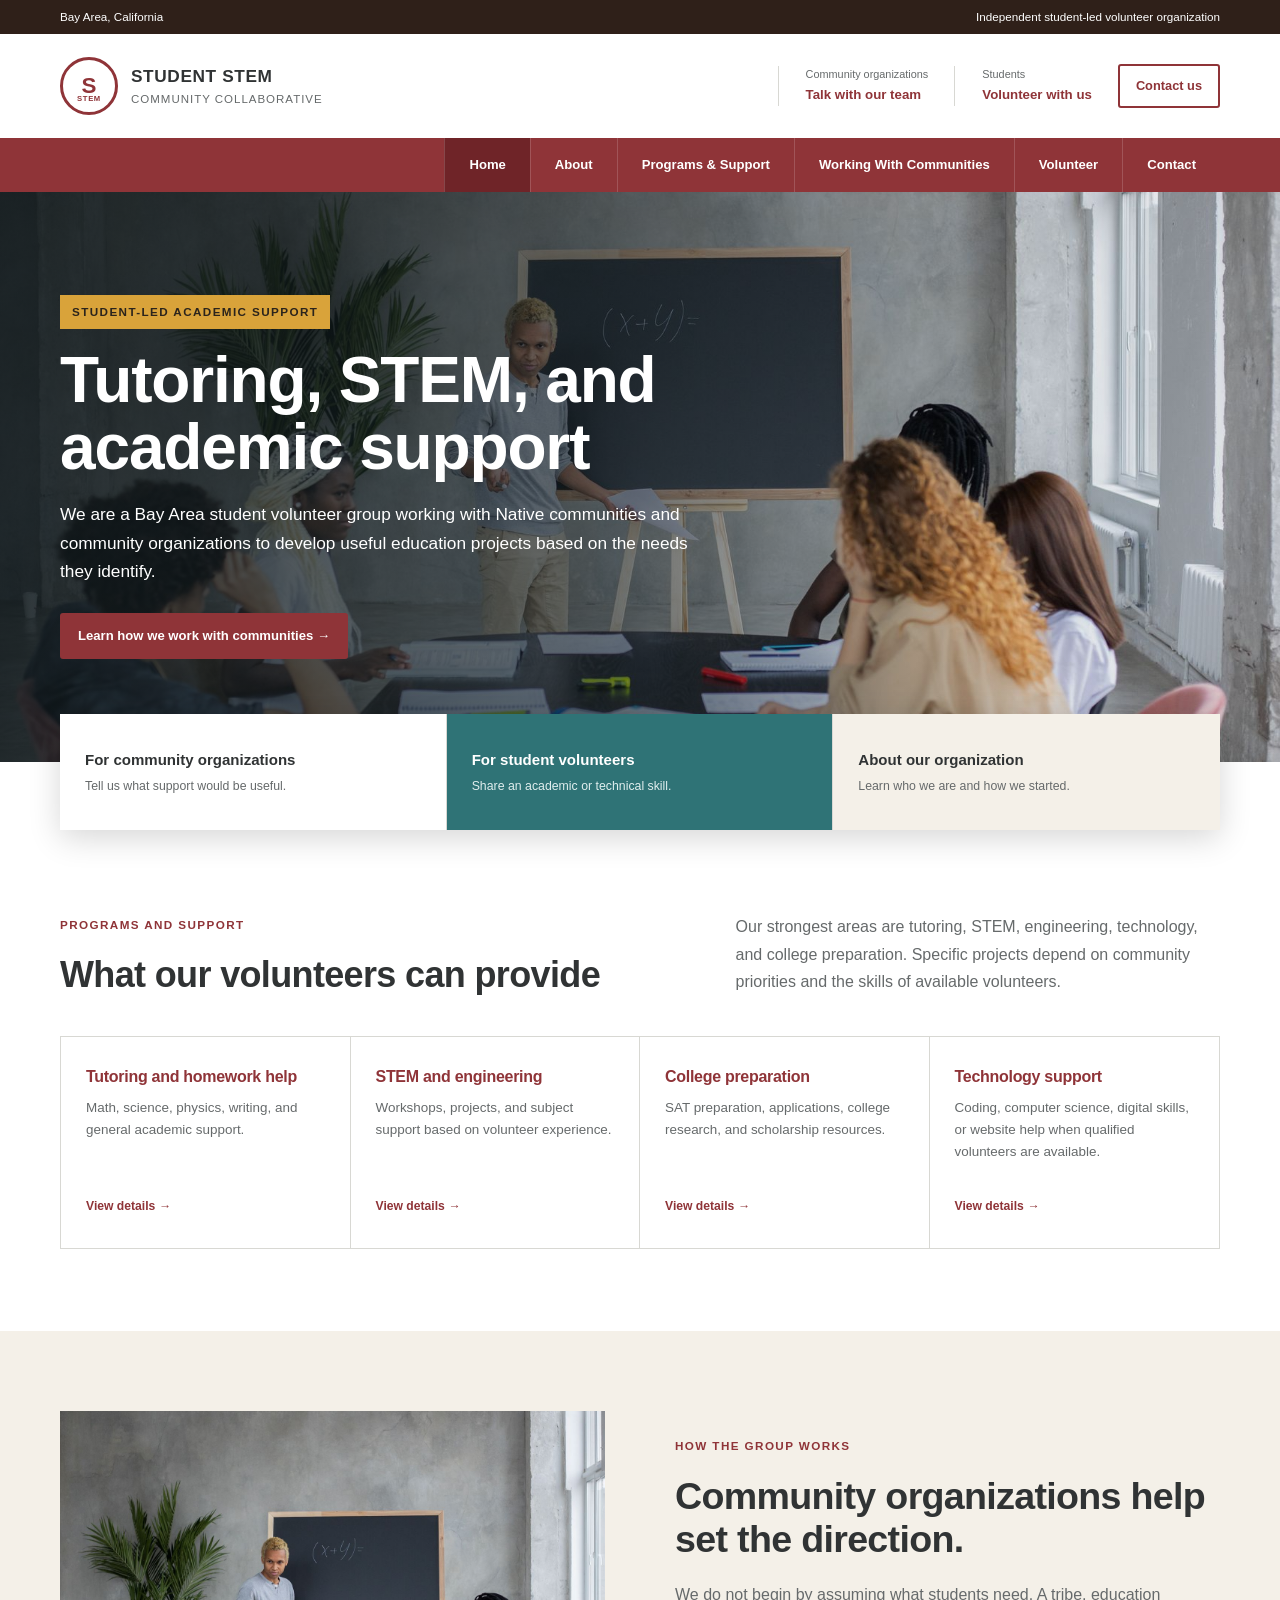
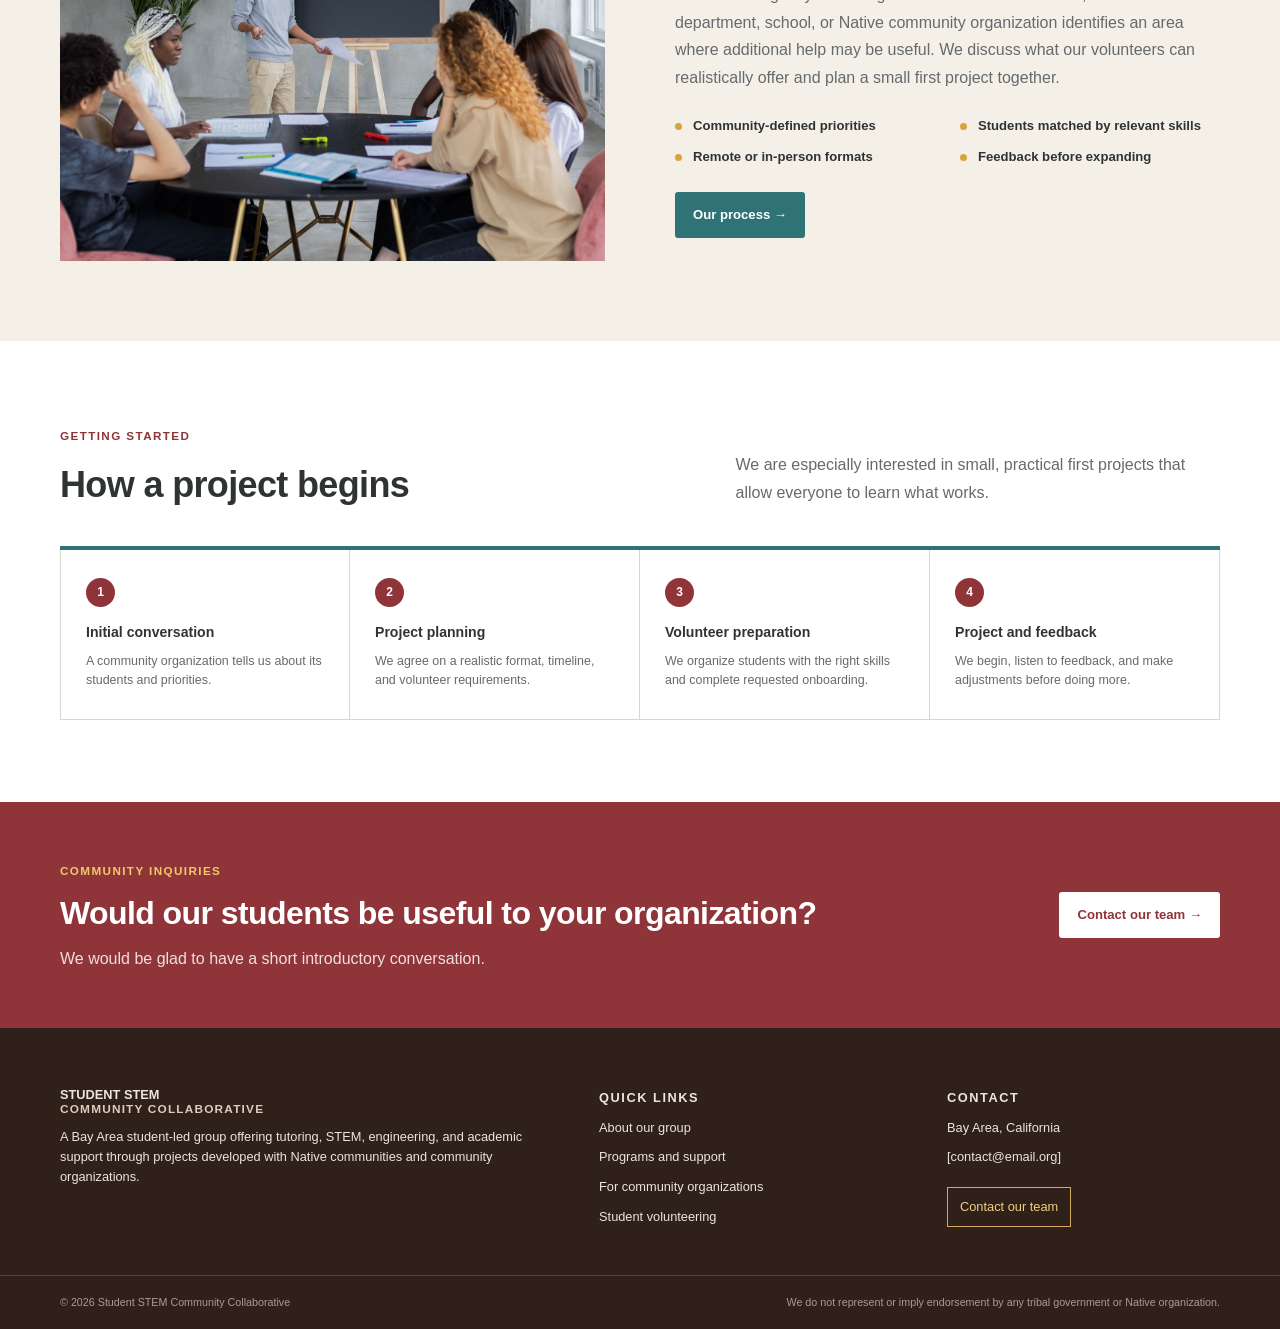
==== index.html @ 98d1d3a5 "Add files via upload" ====
<!doctype html>
<html lang="en">
<head>
  <meta charset="utf-8">
  <meta name="viewport" content="width=device-width, initial-scale=1">
  <title>Student STEM Community Collaborative</title>
  <meta name="description" content="A Bay Area student-led group offering tutoring, STEM, engineering, and academic support through projects developed with Native communities and community organizations.">
  <meta property="og:title" content="Student STEM Community Collaborative">
  <meta property="og:description" content="Tutoring, STEM, and academic support.">
  <meta property="og:image" content="assets/og.png">
  <link rel="icon" href="assets/favicon.svg">
  <link rel="stylesheet" href="styles.css">
  <script src="script.js" defer></script>
</head>
<body>
  <div id="site-header"></div>
  <main>
    <section class="home-hero">
      <div class="container home-hero-copy">
        <p class="hero-kicker">Student-led academic support</p>
        <h1>Tutoring, STEM, and academic support</h1>
        <p>We are a Bay Area student volunteer group working with Native communities and community organizations to develop useful education projects based on the needs they identify.</p>
        <a class="primary-button" href="communities.html">Learn how we work with communities →</a>
      </div>
    </section>

    <section class="action-strip">
      <div class="container action-grid">
        <a class="action-card" href="communities.html"><strong>For community organizations</strong><span>Tell us what support would be useful.</span></a>
        <a class="action-card" href="volunteer.html"><strong>For student volunteers</strong><span>Share an academic or technical skill.</span></a>
        <a class="action-card" href="about.html"><strong>About our organization</strong><span>Learn who we are and how we started.</span></a>
      </div>
    </section>

    <section class="standard-section">
      <div class="container">
        <div class="plain-heading"><div><p class="section-label">Programs and support</p><h2>What our volunteers can provide</h2></div><p>Our strongest areas are tutoring, STEM, engineering, technology, and college preparation. Specific projects depend on community priorities and the skills of available volunteers.</p></div>
        <div class="service-grid">
          <article class="service-card"><h3>Tutoring and homework help</h3><p>Math, science, physics, writing, and general academic support.</p><a href="programs.html">View details →</a></article>
          <article class="service-card"><h3>STEM and engineering</h3><p>Workshops, projects, and subject support based on volunteer experience.</p><a href="programs.html">View details →</a></article>
          <article class="service-card"><h3>College preparation</h3><p>SAT preparation, applications, college research, and scholarship resources.</p><a href="programs.html">View details →</a></article>
          <article class="service-card"><h3>Technology support</h3><p>Coding, computer science, digital skills, or website help when qualified volunteers are available.</p><a href="programs.html">View details →</a></article>
        </div>
      </div>
    </section>

    <section class="about-band">
      <div class="container about-band-grid">
        <img class="about-photo" src="assets/tutoring-group.jpg" alt="Students working together during a study session">
        <div><p class="section-label">How the group works</p><h2>Community organizations help set the direction.</h2><p>We do not begin by assuming what students need. A tribe, education department, school, or Native community organization identifies an area where additional help may be useful. We discuss what our volunteers can realistically offer and plan a small first project together.</p><ul class="check-list"><li>Community-defined priorities</li><li>Students matched by relevant skills</li><li>Remote or in-person formats</li><li>Feedback before expanding</li></ul><a class="secondary-button" href="communities.html">Our process →</a></div>
      </div>
    </section>

    <section class="standard-section">
      <div class="container">
        <div class="plain-heading"><div><p class="section-label">Getting started</p><h2>How a project begins</h2></div><p>We are especially interested in small, practical first projects that allow everyone to learn what works.</p></div>
        <ol class="simple-steps">
          <li><span>1</span><strong>Initial conversation</strong><p>A community organization tells us about its students and priorities.</p></li>
          <li><span>2</span><strong>Project planning</strong><p>We agree on a realistic format, timeline, and volunteer requirements.</p></li>
          <li><span>3</span><strong>Volunteer preparation</strong><p>We organize students with the right skills and complete requested onboarding.</p></li>
          <li><span>4</span><strong>Project and feedback</strong><p>We begin, listen to feedback, and make adjustments before doing more.</p></li>
        </ol>
      </div>
    </section>

    <section class="contact-band"><div class="container contact-band-inner"><div><p class="section-label light">Community inquiries</p><h2>Would our students be useful to your organization?</h2><p>We would be glad to have a short introductory conversation.</p></div><a class="light-button" href="contact.html">Contact our team →</a></div></section>
  </main>
  <div id="site-footer"></div>
</body>
</html>
---- styles.css ----
:root {
  --burgundy: #8f3438;
  --burgundy-dark: #6f2428;
  --teal: #2f7376;
  --teal-dark: #225a5d;
  --gold: #d9a33a;
  --cream: #f4f0e8;
  --ink: #303334;
  --muted: #666a6b;
  --line: #d8d8d3;
  --brown: #2f2019;
}

* { box-sizing: border-box; }
html { scroll-behavior: smooth; }
body {
  margin: 0;
  color: var(--ink);
  background: #fff;
  font-family: Arial, "Helvetica Neue", sans-serif;
  line-height: 1.55;
}
a { color: inherit; text-decoration: none; }
img { display: block; max-width: 100%; }
h1, h2, h3, p { margin-top: 0; }
h1, h2, h3 { letter-spacing: -0.018em; }
.container { width: min(1160px, calc(100% - 48px)); margin: 0 auto; }

.utility-bar { background: var(--brown); color: #fff; font-size: .73rem; }
.utility-inner { height: 34px; display: flex; align-items: center; justify-content: space-between; }
.main-header { background: #fff; }
.header-inner { min-height: 104px; display: flex; align-items: center; justify-content: space-between; gap: 28px; }
.brand { display: flex; align-items: center; gap: 13px; min-width: 280px; }
.brand-seal {
  width: 58px; height: 58px; border: 3px solid var(--burgundy); border-radius: 50%;
  display: grid; place-items: center; position: relative; color: var(--burgundy);
}
.brand-seal b { font-size: 1.4rem; line-height: 1; }
.brand-seal small { font-size: .48rem; font-weight: 800; letter-spacing: .08em; position: absolute; bottom: 7px; }
.brand-words { display: flex; flex-direction: column; text-transform: uppercase; }
.brand-words strong { font-size: 1.08rem; letter-spacing: .035em; }
.brand-words small { font-size: .72rem; letter-spacing: .085em; color: var(--muted); margin-top: 2px; }
.header-actions { display: flex; align-items: center; gap: 26px; }
.header-actions > a:not(.contact-button) { display: flex; flex-direction: column; padding-left: 27px; border-left: 1px solid var(--line); }
.header-actions small { color: var(--muted); font-size: .68rem; }
.header-actions strong { color: var(--burgundy); font-size: .83rem; margin-top: 2px; }
.contact-button { border: 2px solid var(--burgundy); color: var(--burgundy); padding: 10px 16px; border-radius: 3px; font-size: .8rem; font-weight: 800; }
.contact-button:hover { background: var(--burgundy); color: #fff; }
.nav-bar { background: var(--burgundy); }
.desktop-nav { min-height: 54px; display: flex; align-items: stretch; justify-content: flex-end; }
.desktop-nav a { padding: 0 24px; display: flex; align-items: center; color: #fff; font-size: .82rem; font-weight: 700; border-left: 1px solid rgba(255,255,255,.16); }
.desktop-nav a:hover, .desktop-nav a[aria-current="page"] { background: var(--burgundy-dark); }
.menu-button, .mobile-nav { display: none; }

.home-hero { min-height: 570px; position: relative; display: flex; align-items: center; background: url("assets/tutoring-group.jpg") center 47% / cover no-repeat; color: #fff; }
.home-hero::before { content: ""; position: absolute; inset: 0; background: linear-gradient(90deg, rgba(17,26,29,.84), rgba(17,26,29,.58) 46%, rgba(17,26,29,.08) 80%); }
.home-hero-copy { position: relative; z-index: 1; }
.hero-kicker, .section-label { display: inline-block; font-size: .73rem; text-transform: uppercase; letter-spacing: .12em; font-weight: 800; color: var(--burgundy); }
.hero-kicker { background: var(--gold); color: #2b241c; padding: 8px 12px; margin-bottom: 18px; }
.home-hero h1 { font-size: clamp(2.7rem, 5vw, 4.65rem); line-height: 1.04; max-width: 660px; margin-bottom: 20px; }
.home-hero-copy > p:not(.hero-kicker) { font-size: 1.08rem; line-height: 1.65; max-width: 650px; margin-bottom: 27px; }
.primary-button, .secondary-button, .light-button, .button {
  display: inline-flex; align-items: center; gap: 9px; padding: 13px 18px;
  border-radius: 3px; font-size: .82rem; font-weight: 800;
}
.primary-button, .button { background: var(--burgundy); color: #fff; }
.primary-button:hover, .button:hover { background: var(--burgundy-dark); }

.action-strip { position: relative; margin-top: -48px; z-index: 3; }
.action-grid { display: grid; grid-template-columns: repeat(3, 1fr); box-shadow: 0 8px 30px rgba(0,0,0,.16); }
.action-card { min-height: 116px; background: #fff; padding: 25px; border-right: 1px solid var(--line); display: flex; flex-direction: column; justify-content: center; }
.action-card:nth-child(2) { background: var(--teal); color: #fff; }
.action-card:nth-child(3) { background: var(--cream); border-right: 0; }
.action-card strong { font-size: .94rem; margin-bottom: 5px; }
.action-card span { font-size: .77rem; color: var(--muted); }
.action-card:nth-child(2) span { color: #e0eeee; }

.standard-section, .section { padding: 82px 0; }
.plain-heading { display: grid; grid-template-columns: 1.25fr 1fr; gap: 70px; align-items: end; margin-bottom: 40px; }
.plain-heading h2 { font-size: 2.25rem; line-height: 1.16; margin: 8px 0 0; }
.plain-heading > p { color: var(--muted); line-height: 1.72; margin: 0; }
.service-grid { display: grid; grid-template-columns: repeat(4, 1fr); border: 1px solid var(--line); }
.service-card { padding: 30px 25px; border-right: 1px solid var(--line); }
.service-card:last-child { border-right: 0; }
.service-card h3 { color: var(--burgundy); font-size: 1rem; line-height: 1.3; margin-bottom: 10px; }
.service-card p { font-size: .84rem; color: var(--muted); line-height: 1.62; min-height: 82px; }
.service-card a { color: var(--burgundy); font-size: .76rem; font-weight: 800; }

.about-band { background: var(--cream); padding: 80px 0; }
.about-band-grid { display: grid; grid-template-columns: 1fr 1fr; gap: 70px; align-items: center; }
.about-photo { width: 100%; height: 450px; object-fit: cover; }
.about-band h2 { font-size: 2.35rem; line-height: 1.15; margin: 8px 0 20px; }
.about-band p:not(.section-label) { color: var(--muted); line-height: 1.72; }
.check-list { padding: 0; margin: 25px 0; display: grid; grid-template-columns: 1fr 1fr; gap: 10px 25px; list-style: none; }
.check-list li { font-size: .82rem; font-weight: 700; padding-left: 18px; position: relative; }
.check-list li::before { content: ""; width: 7px; height: 7px; background: var(--gold); border-radius: 50%; position: absolute; left: 0; top: 7px; }
.secondary-button { background: var(--teal); color: #fff; }
.secondary-button:hover { background: var(--teal-dark); }
.simple-steps { display: grid; grid-template-columns: repeat(4,1fr); list-style: none; padding: 0; margin: 0; border-top: 4px solid var(--teal); }
.simple-steps li { padding: 28px 25px; border: 1px solid var(--line); border-top: 0; }
.simple-steps li + li { border-left: 0; }
.simple-steps span { width: 29px; height: 29px; border-radius: 50%; background: var(--burgundy); color: #fff; display: grid; place-items: center; font-size: .75rem; font-weight: 800; margin-bottom: 13px; }
.simple-steps strong { font-size: .88rem; }
.simple-steps p { font-size: .78rem; color: var(--muted); margin: 7px 0 0; }
.contact-band { background: var(--burgundy); color: #fff; padding: 56px 0; }
.contact-band-inner { display: flex; align-items: center; justify-content: space-between; gap: 50px; }
.contact-band h2 { font-size: 2rem; margin: 7px 0 8px; }
.contact-band p { margin-bottom: 0; color: #f0dfe0; }
.section-label.light { color: #f2c96a; }
.light-button { background: #fff; color: var(--burgundy); flex: 0 0 auto; }

.page-hero { background: var(--teal); color: #fff; padding: 58px 0; border-bottom: 8px solid var(--gold); }
.page-hero h1 { font-size: clamp(2.35rem,4.5vw,3.7rem); line-height: 1.08; max-width: 900px; margin-bottom: 16px; }
.page-hero p { max-width: 790px; margin-bottom: 0; color: #e7f1f1; }
.eyebrow { font-size: .71rem; text-transform: uppercase; letter-spacing: .12em; font-weight: 800; color: var(--burgundy); margin-bottom: 12px; }
.eyebrow.light { color: #f2cf7c; }
.prose-grid { display: grid; grid-template-columns: .75fr 1.5fr; gap: 80px; }
.prose-grid h2 { font-size: 2.2rem; }
.prose p { color: var(--muted); line-height: 1.78; }
.cream { background: var(--cream); }
.value-grid { display: grid; grid-template-columns: repeat(3,1fr); border: 1px solid var(--line); }
.value-card { padding: 30px; background: #fff; }
.value-card + .value-card { border-left: 1px solid var(--line); }
.value-card h3 { font-size: 1.08rem; color: var(--burgundy); }
.value-card p { font-size: .87rem; color: var(--muted); margin-bottom: 0; }
.placeholder-panel { background: #fbf6e8; border-left: 5px solid var(--gold); padding: 35px; }
.placeholder-panel h2 { font-size: 2rem; }
.profile-grid { display: grid; grid-template-columns: repeat(2,1fr); gap: 24px; }
.profile-grid div { border-top: 1px solid #ded3b6; padding-top: 13px; }
.profile-grid small { display: block; text-transform: uppercase; letter-spacing: .09em; color: var(--muted); }
.profile-grid strong { display: block; margin-top: 5px; }
.work-list { border-top: 4px solid var(--burgundy); }
.work-row { display: grid; grid-template-columns: 1.1fr 1fr; gap: 55px; padding: 42px 25px; border: 1px solid var(--line); border-top: 0; }
.work-row:nth-child(even) { background: var(--cream); }
.work-row h2 { font-size: 1.65rem; color: var(--burgundy); }
.work-row p { color: var(--muted); }
.work-row ul { columns: 2; margin: 0; padding: 0; list-style: none; }
.work-row li { break-inside: avoid; padding: 0 0 10px 15px; position: relative; font-size: .84rem; }
.work-row li::before { content: ""; width: 5px; height: 5px; background: var(--teal); border-radius: 50%; position: absolute; left: 0; top: 8px; }
.scope-band { background: var(--brown); color: #fff; padding: 58px 0; }
.scope-band h2 { font-size: 2.1rem; }
.scope-band p { max-width: 800px; color: #eee4df; margin-bottom: 0; }
.process-list { list-style: none; padding: 0; margin: 0; border-top: 4px solid var(--teal); }
.process-list li { display: grid; grid-template-columns: 45px 1fr; gap: 18px; padding: 24px; background: #fff; border: 1px solid var(--line); border-top: 0; }
.process-list span { width: 34px; height: 34px; border-radius: 50%; background: var(--burgundy); color: #fff; display: grid; place-items: center; font-size: .75rem; font-weight: 800; }
.process-list h3 { font-size: 1rem; margin-bottom: 5px; }
.process-list p { color: var(--muted); font-size: .86rem; margin-bottom: 0; }
.skill-grid { display: grid; grid-template-columns: repeat(3,1fr); border-top: 4px solid var(--burgundy); border-left: 1px solid var(--line); }
.skill-grid div { padding: 18px 20px; background: #fff; border-right: 1px solid var(--line); border-bottom: 1px solid var(--line); font-size: .88rem; font-weight: 700; }
.contact-grid { display: grid; grid-template-columns: .8fr 1.2fr; gap: 60px; }
.contact-card { background: var(--cream); border-top: 5px solid var(--burgundy); padding: 35px; }
.contact-card a { color: var(--burgundy); font-size: 1.4rem; font-weight: 800; border-bottom: 1px solid var(--burgundy); }
.contact-list > div { padding: 18px 0; border-top: 1px solid var(--line); }
.contact-list strong { color: var(--burgundy); font-size: .82rem; }
.contact-list p { color: var(--muted); margin: 5px 0 0; }

.site-footer { background: var(--brown); color: #fff; padding: 60px 0 0; }
.footer-grid { display: grid; grid-template-columns: 1.7fr 1fr 1fr; gap: 75px; padding-bottom: 48px; }
.footer-grid > div { display: flex; flex-direction: column; gap: 10px; }
.footer-brand { font-size: 1.18rem; font-weight: 900; line-height: 1.15; text-transform: uppercase; margin-bottom: 0; }
.footer-brand span { font-size: .74rem; letter-spacing: .1em; color: #e2c9b8; }
.footer-summary { color: #d3c8c2; font-size: .84rem; max-width: 480px; }
.footer-label { text-transform: uppercase; letter-spacing: .12em; font-size: .68rem; font-weight: 800; color: #efc56f; margin-bottom: 7px; }
.footer-grid a, .footer-grid p { font-size: .8rem; color: #ece4df; margin-bottom: 0; }
.footer-button { align-self: flex-start; border: 1px solid #d5a95b; color: #f2cf84 !important; padding: 9px 12px; margin-top: 10px; }
.footer-bottom { border-top: 1px solid rgba(255,255,255,.16); padding: 18px 0; color: #aa9c94; font-size: .67rem; }
.footer-bottom > div { display: flex; justify-content: space-between; gap: 30px; }

@media (max-width: 1000px) {
  .header-actions, .nav-bar { display: none; }
  .header-inner { min-height: 86px; }
  .menu-button { display: block; border: 2px solid var(--burgundy); background: #fff; color: var(--burgundy); padding: 9px 12px; font-weight: 800; }
  .mobile-nav { display: none; flex-direction: column; background: var(--burgundy); padding: 10px 24px; }
  .mobile-nav.open { display: flex; }
  .mobile-nav a { color: #fff; padding: 12px 0; border-bottom: 1px solid rgba(255,255,255,.16); font-weight: 700; }
  .action-grid { grid-template-columns: 1fr; }
  .action-card { min-height: 90px; border-right: 0; border-bottom: 1px solid var(--line); }
  .service-grid { grid-template-columns: repeat(2,1fr); }
  .service-card:nth-child(2) { border-right: 0; }
  .service-card:nth-child(-n+2) { border-bottom: 1px solid var(--line); }
  .about-band-grid, .plain-heading, .prose-grid, .contact-grid { grid-template-columns: 1fr; gap: 38px; }
  .simple-steps { grid-template-columns: repeat(2,1fr); }
  .footer-grid { grid-template-columns: 1.4fr 1fr; }
  .footer-grid > div:last-child { grid-column: 2; }
}

@media (max-width: 680px) {
  .container { width: min(100% - 30px, 1160px); }
  .utility-inner { justify-content: center; }
  .utility-inner span:last-child { display: none; }
  .brand { min-width: 0; }
  .brand-seal { width: 49px; height: 49px; }
  .brand-words strong { font-size: .88rem; }
  .brand-words small { font-size: .61rem; }
  .home-hero { min-height: 520px; background-position: 60% center; }
  .home-hero::before { background: linear-gradient(90deg, rgba(17,26,29,.9), rgba(17,26,29,.58) 88%); }
  .home-hero h1 { font-size: 2.65rem; }
  .action-strip { margin-top: 0; }
  .standard-section, .section { padding: 60px 0; }
  .plain-heading { gap: 20px; }
  .service-grid, .value-grid, .skill-grid { grid-template-columns: 1fr; }
  .service-card { border-right: 0; border-bottom: 1px solid var(--line); }
  .about-photo { height: 300px; }
  .check-list { grid-template-columns: 1fr; }
  .simple-steps { grid-template-columns: 1fr; }
  .simple-steps li, .simple-steps li + li { border-left: 1px solid var(--line); }
  .contact-band-inner { align-items: flex-start; flex-direction: column; }
  .page-hero h1 { font-size: 2.35rem; }
  .value-card + .value-card { border-left: 0; border-top: 1px solid var(--line); }
  .profile-grid, .work-row { grid-template-columns: 1fr; }
  .work-row { gap: 20px; }
  .work-row ul { columns: 1; }
  .footer-grid { grid-template-columns: 1fr; }
  .footer-grid > div:last-child { grid-column: 1; }
  .footer-bottom > div { flex-direction: column; }
}
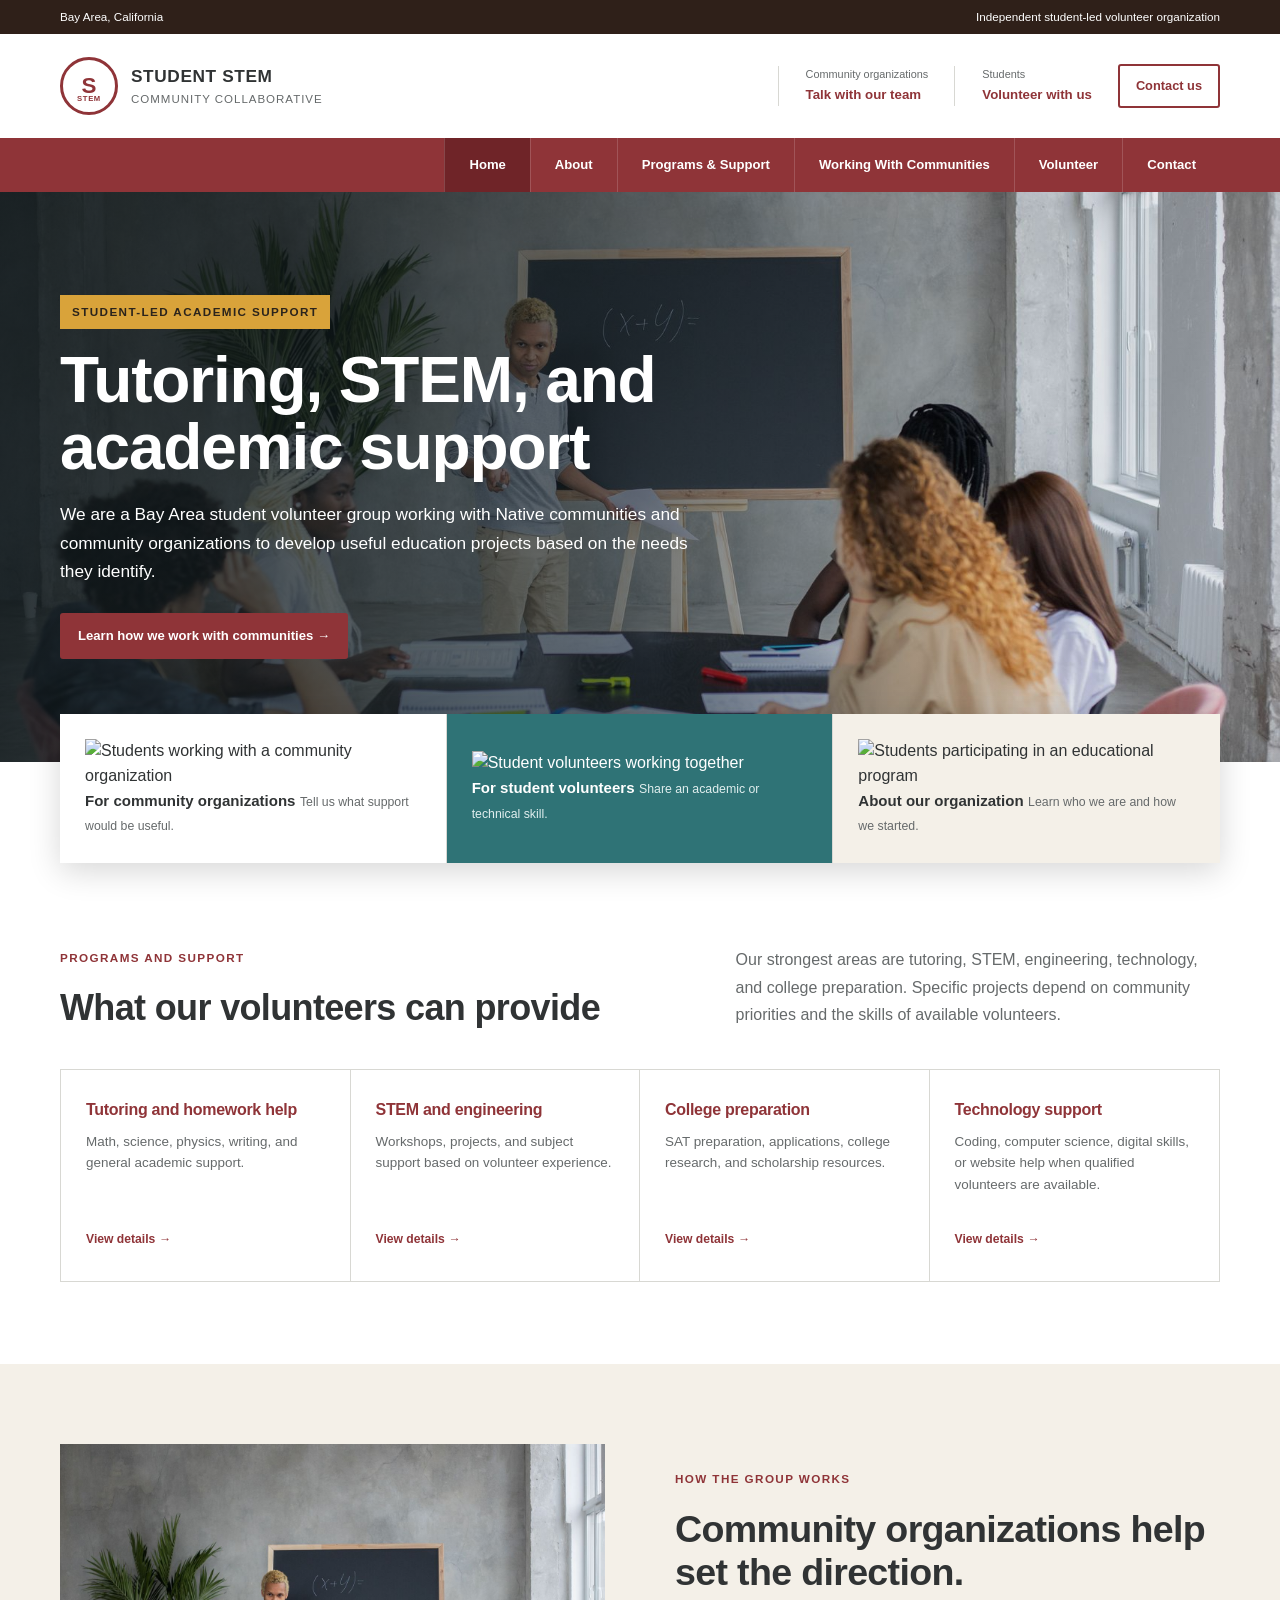
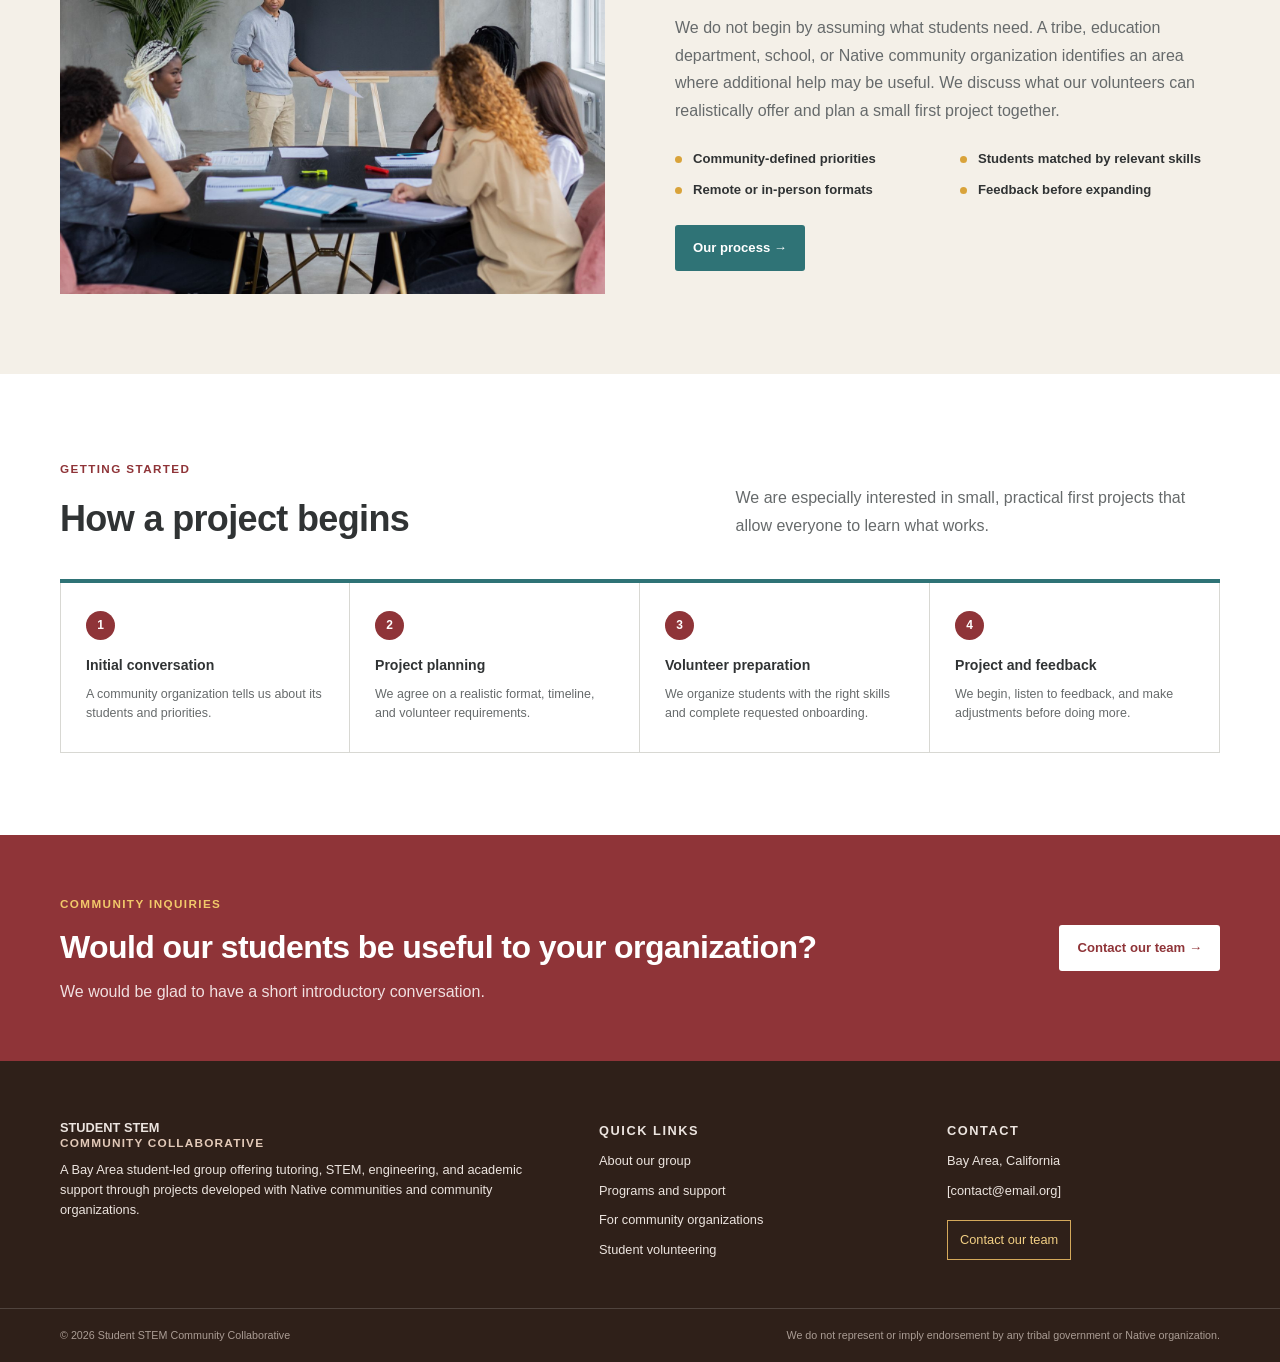
==== commit ec4a7ca6: "Update index.html" ====
--- a/index.html
+++ b/index.html
@@ -23,14 +23,48 @@
         <a class="primary-button" href="communities.html">Learn how we work with communities →</a>
       </div>
     </section>
+        
+    <section class="action-strip">
+  <div class="container action-grid">
 
-    <section class="action-strip">
-      <div class="container action-grid">
-        <a class="action-card" href="communities.html"><strong>For community organizations</strong><span>Tell us what support would be useful.</span></a>
-        <a class="action-card" href="volunteer.html"><strong>For student volunteers</strong><span>Share an academic or technical skill.</span></a>
-        <a class="action-card" href="about.html"><strong>About our organization</strong><span>Learn who we are and how we started.</span></a>
+    <a class="action-card" href="communities.html">
+      <img
+        class="action-image"
+        src="assets/community.jpg"
+        alt="Students working with a community organization"
+      >
+      <div class="action-card-content">
+        <strong>For community organizations</strong>
+        <span>Tell us what support would be useful.</span>
       </div>
-    </section>
+    </a>
+
+    <a class="action-card" href="volunteer.html">
+      <img
+        class="action-image"
+        src="assets/volunteer.jpg"
+        alt="Student volunteers working together"
+      >
+      <div class="action-card-content">
+        <strong>For student volunteers</strong>
+        <span>Share an academic or technical skill.</span>
+      </div>
+    </a>
+
+    <a class="action-card" href="about.html">
+      <img
+        class="action-image"
+        src="assets/about.jpg"
+        alt="Students participating in an educational program"
+      >
+      <div class="action-card-content">
+        <strong>About our organization</strong>
+        <span>Learn who we are and how we started.</span>
+      </div>
+    </a>
+
+  </div>
+</section>
 
     <section class="standard-section">
       <div class="container">
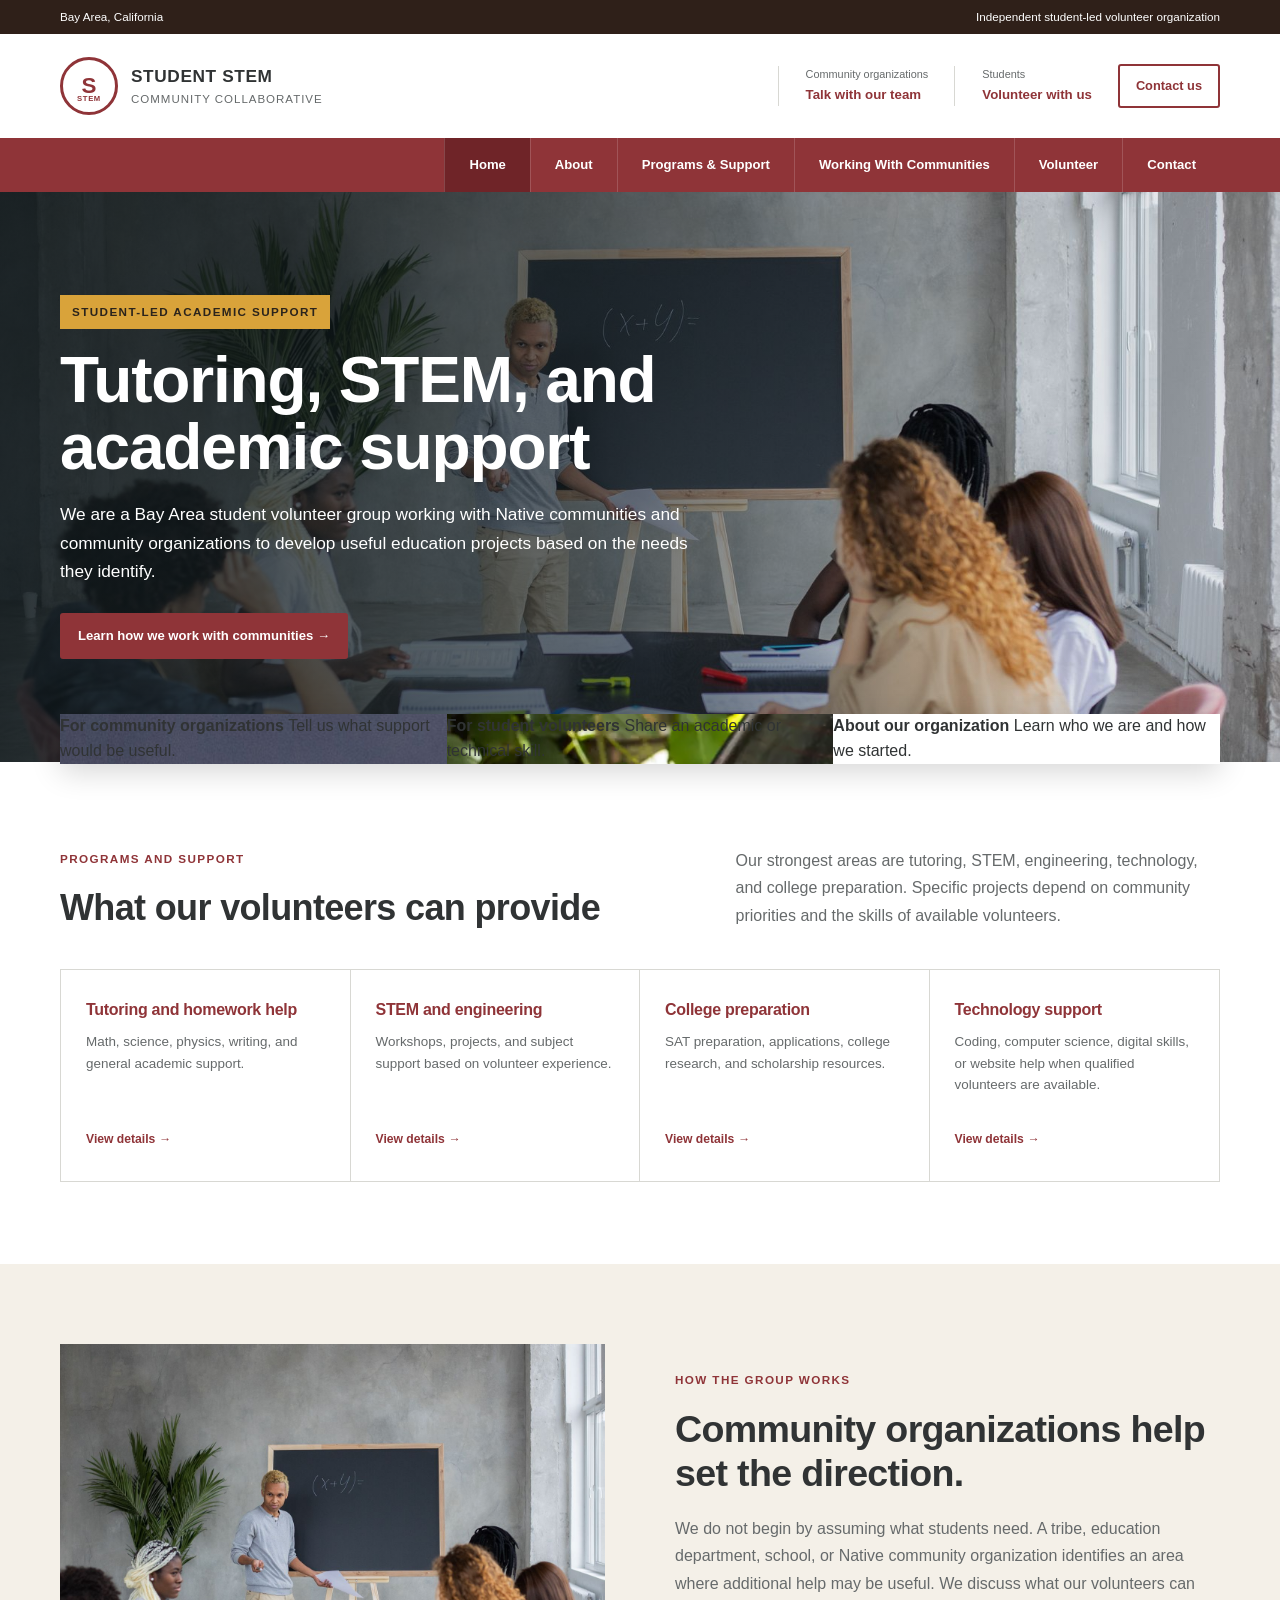
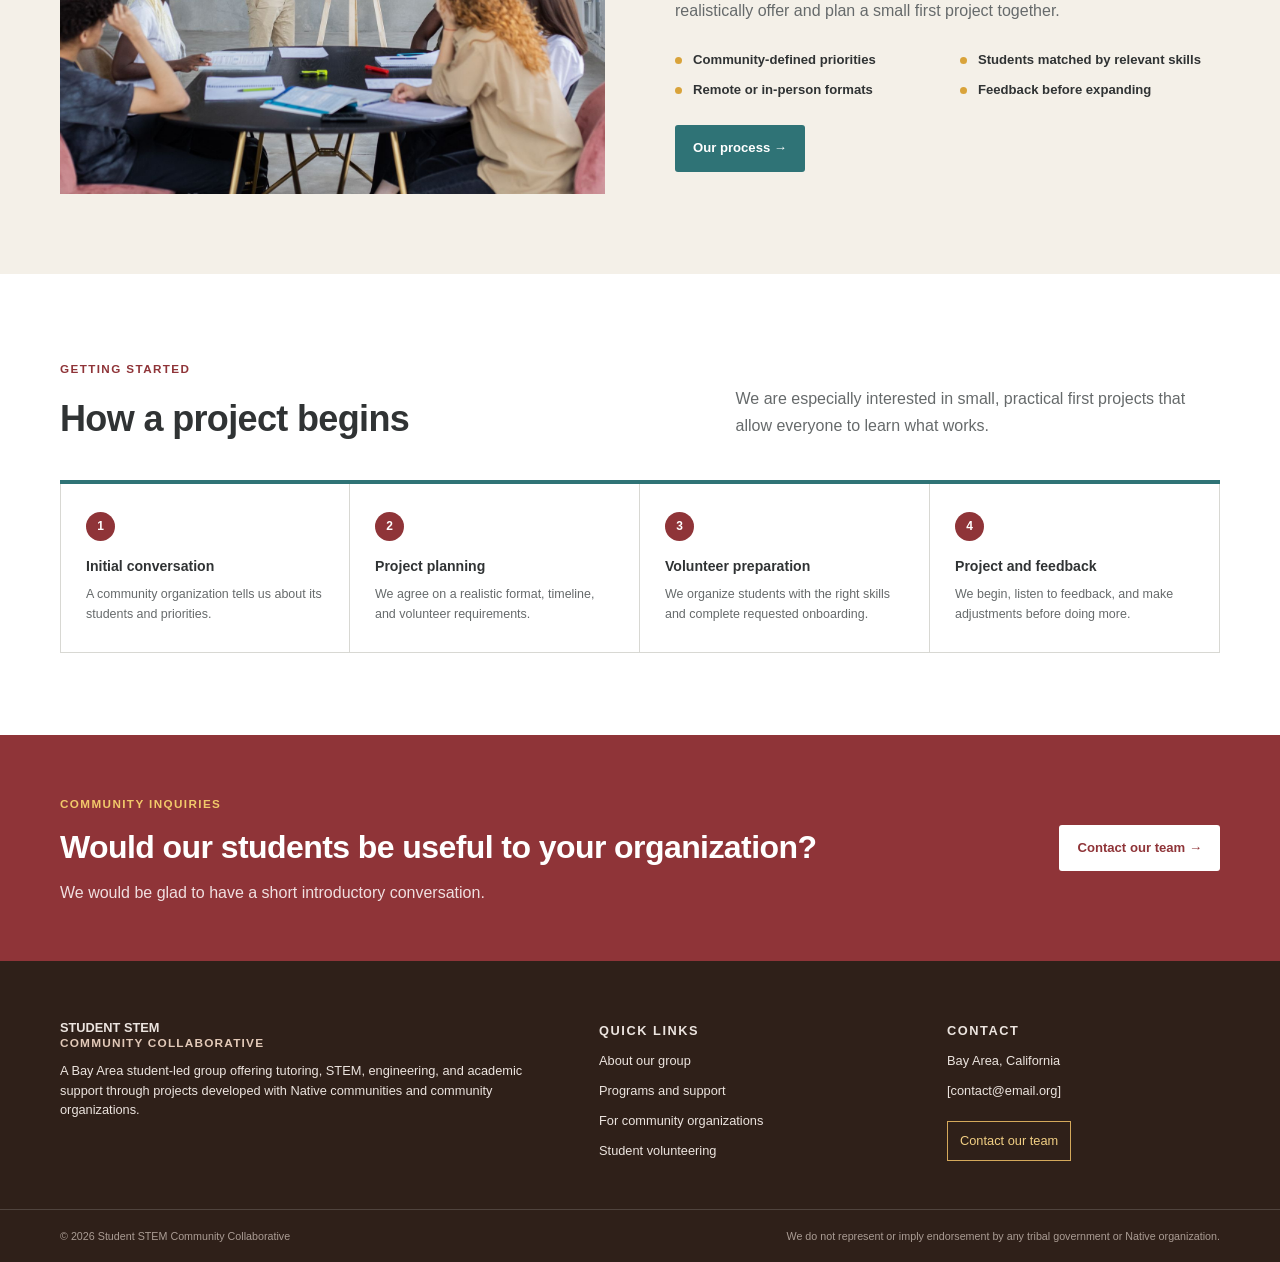
==== commit f6d1ff29: "Update action cards to feature cards with overlays Replaced action cards with feature cards using ba" ====
--- a/index.html
+++ b/index.html
@@ -27,37 +27,34 @@
     <section class="action-strip">
   <div class="container action-grid">
 
-    <a class="action-card" href="communities.html">
-      <img
-        class="action-image"
-        src="assets/community.jpg"
-        alt="Students working with a community organization"
-      >
-      <div class="action-card-content">
+    <a
+      class="feature-card"
+      href="communities.html"
+      style="background-image: url('assets/community.jpg');"
+    >
+      <div class="feature-card-overlay">
         <strong>For community organizations</strong>
         <span>Tell us what support would be useful.</span>
       </div>
     </a>
 
-    <a class="action-card" href="volunteer.html">
-      <img
-        class="action-image"
-        src="assets/volunteer.jpg"
-        alt="Student volunteers working together"
-      >
-      <div class="action-card-content">
+    <a
+      class="feature-card"
+      href="volunteer.html"
+      style="background-image: url('assets/volunteer.jpg');"
+    >
+      <div class="feature-card-overlay">
         <strong>For student volunteers</strong>
         <span>Share an academic or technical skill.</span>
       </div>
     </a>
 
-    <a class="action-card" href="about.html">
-      <img
-        class="action-image"
-        src="assets/about.jpg"
-        alt="Students participating in an educational program"
-      >
-      <div class="action-card-content">
+    <a
+      class="feature-card"
+      href="about.html"
+      style="background-image: url('assets/about.jpg');"
+    >
+      <div class="feature-card-overlay">
         <strong>About our organization</strong>
         <span>Learn who we are and how we started.</span>
       </div>
--- a/styles.css
+++ b/styles.css
@@ -213,4 +213,42 @@
   .footer-grid { grid-template-columns: 1fr; }
   .footer-grid > div:last-child { grid-column: 1; }
   .footer-bottom > div { flex-direction: column; }
-}
+
+
+.action-grid {
+  display: grid;
+  grid-template-columns: repeat(3, 1fr);
+  gap: 24px;
+  box-shadow: none;
+}
+
+.action-card {
+  display: block;
+  padding: 0;
+  overflow: hidden;
+  min-height: 0;
+  border: 1px solid #d8d8d3;
+  border-radius: 4px;
+  box-shadow: 0 8px 24px rgba(0, 0, 0, 0.12);
+}
+
+.action-image {
+  display: block;
+  width: 100%;
+  height: 190px;
+  object-fit: cover;
+}
+
+.action-card-content {
+  padding: 22px 24px 26px;
+}
+
+.action-card strong {
+  display: block;
+  margin-bottom: 7px;
+}
+
+.action-card span {
+  display: block;
+}
+}
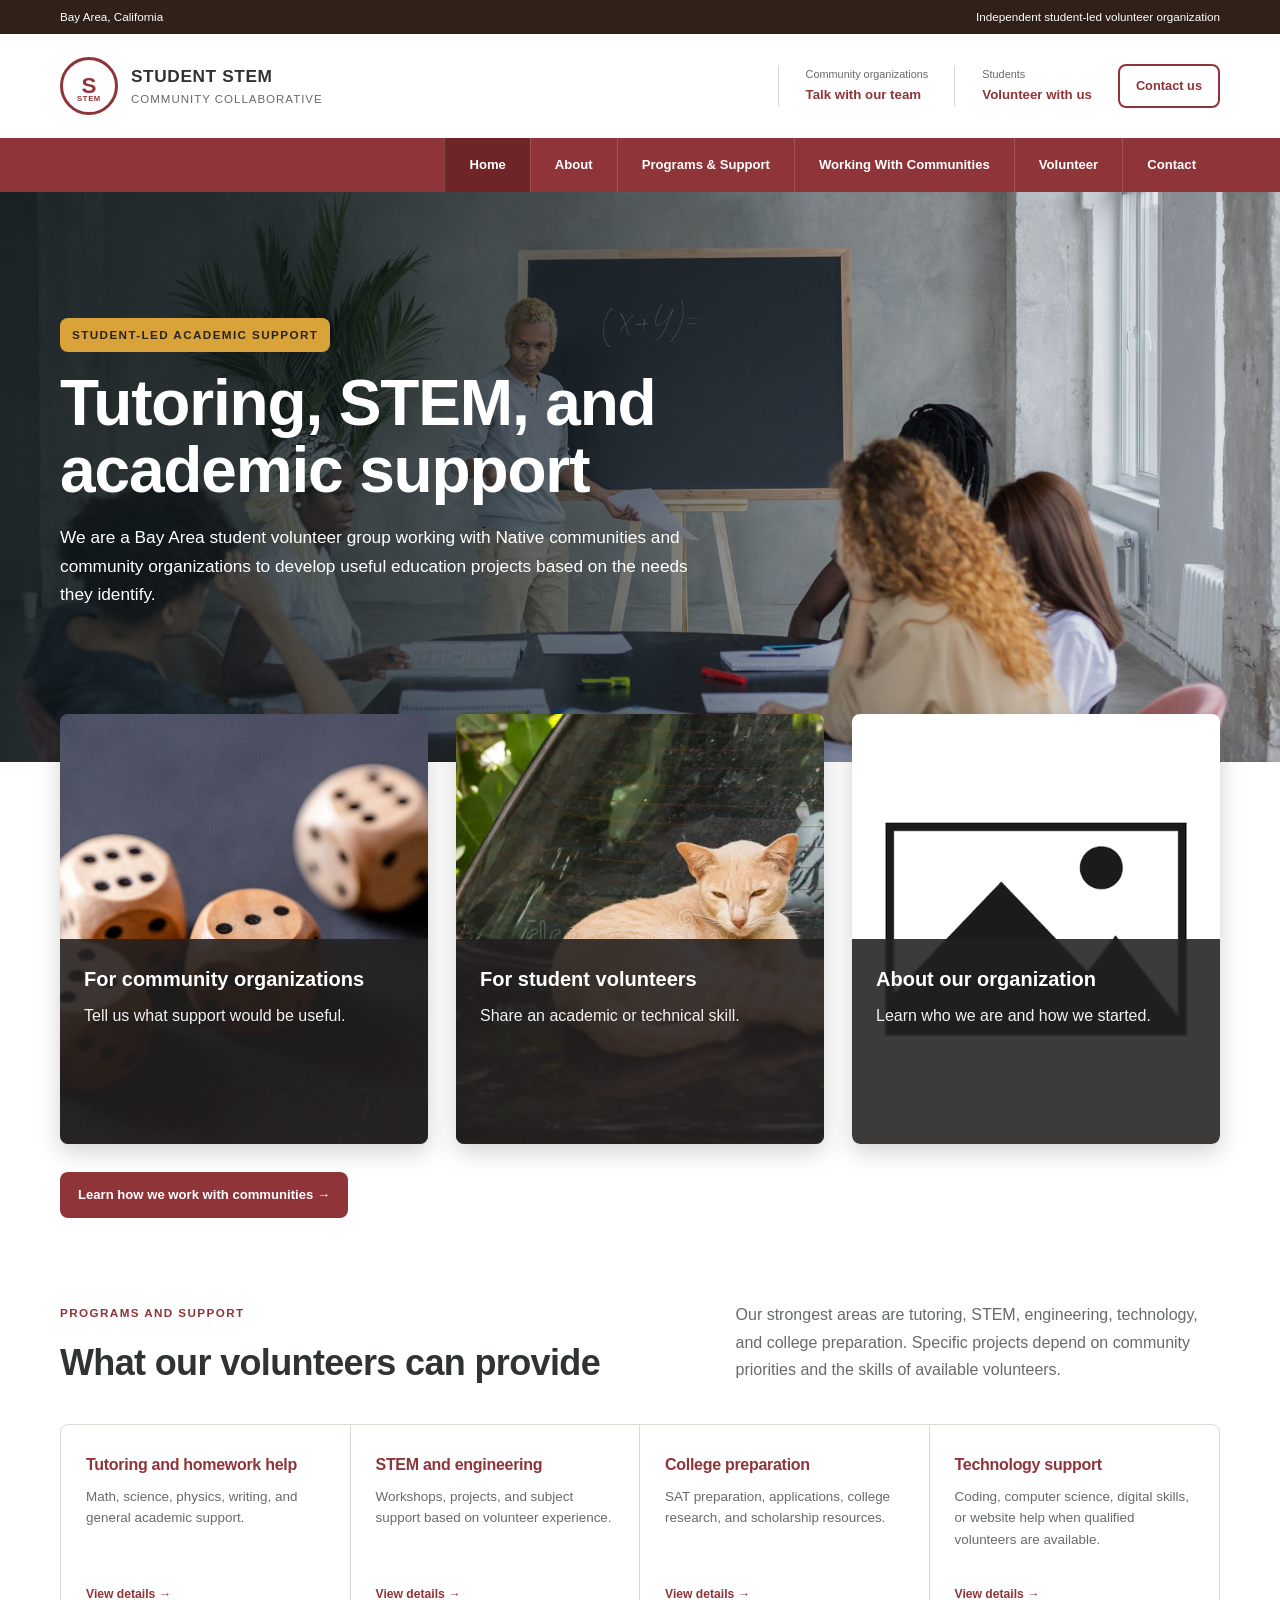
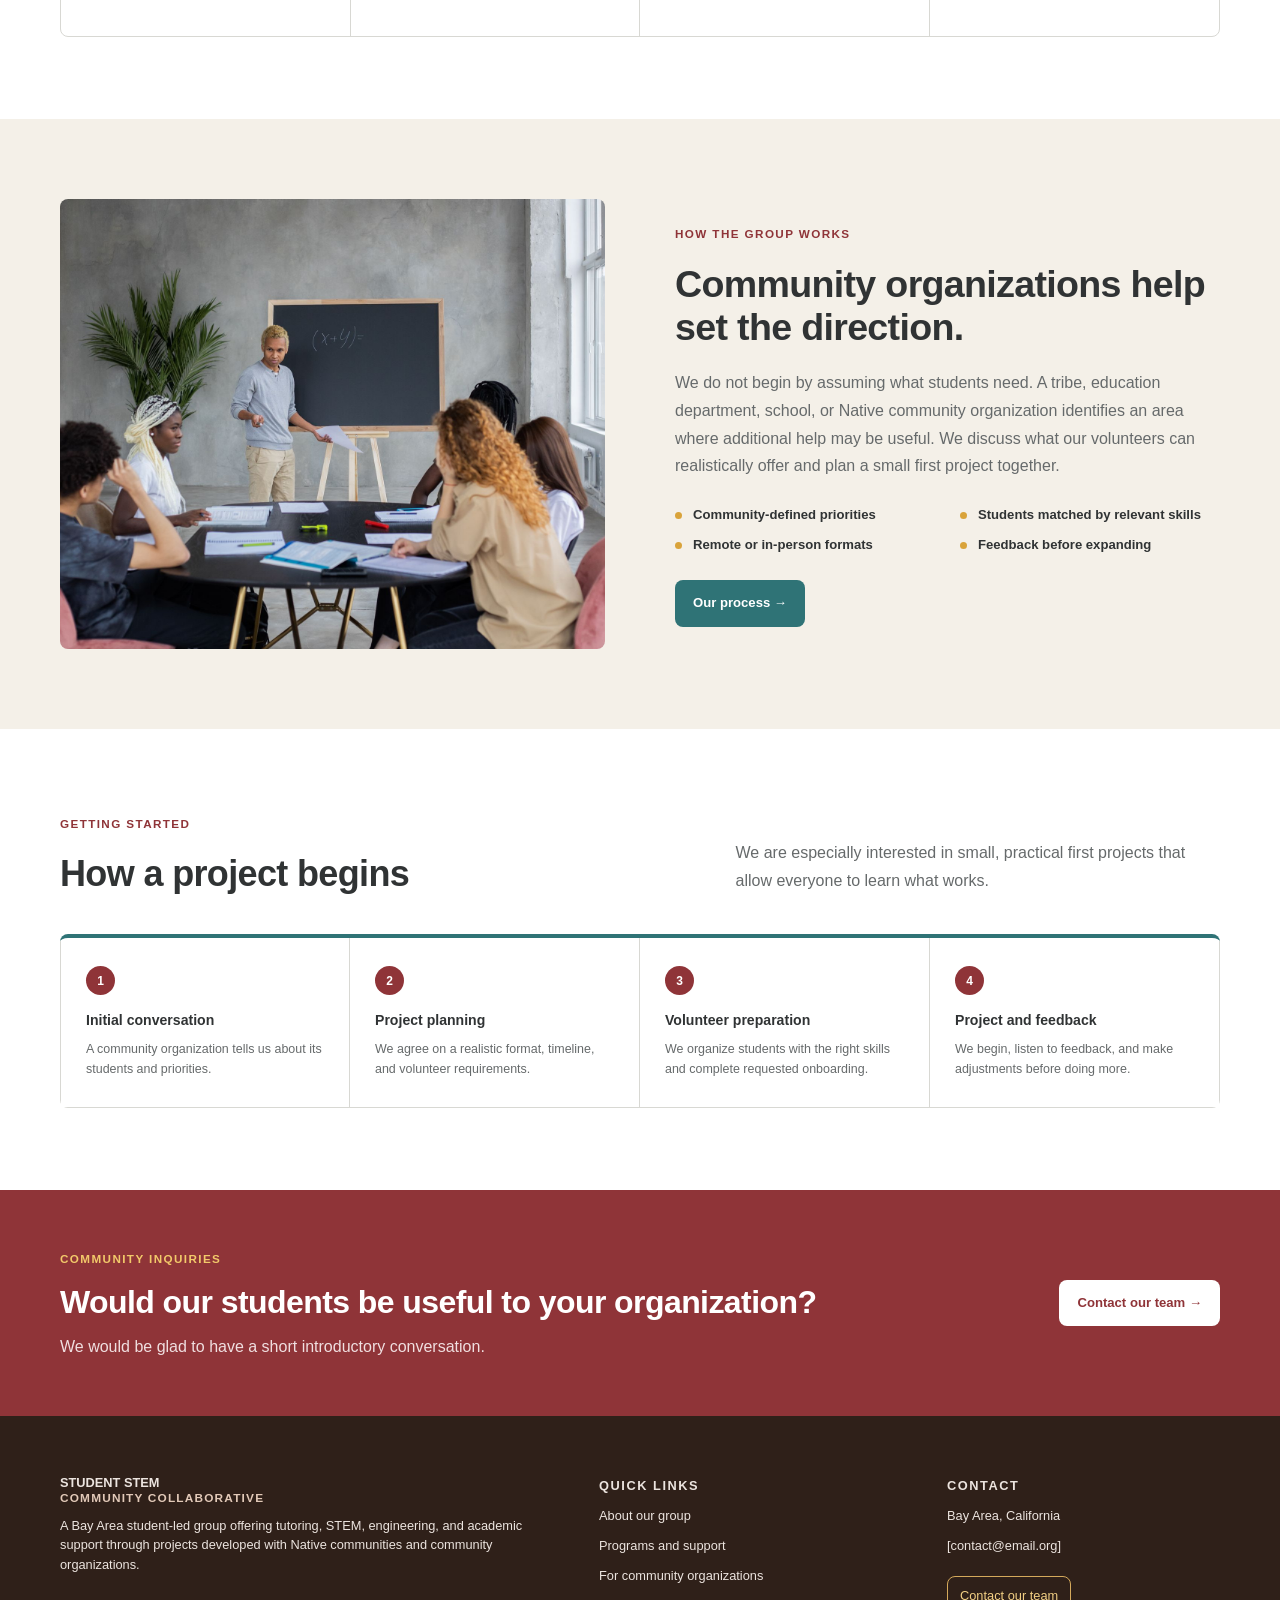
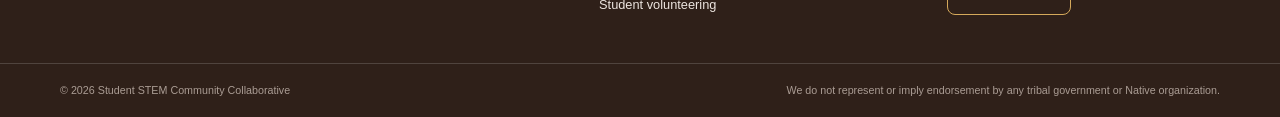
==== commit 2c0cb7f6: "Move community CTA and standardize rounded corners" ====
--- a/index.html
+++ b/index.html
@@ -20,7 +20,6 @@
         <p class="hero-kicker">Student-led academic support</p>
         <h1>Tutoring, STEM, and academic support</h1>
         <p>We are a Bay Area student volunteer group working with Native communities and community organizations to develop useful education projects based on the needs they identify.</p>
-        <a class="primary-button" href="communities.html">Learn how we work with communities →</a>
       </div>
     </section>
         
@@ -61,6 +60,9 @@
     </a>
 
   </div>
+  <div class="container action-cta">
+    <a class="primary-button" href="communities.html">Learn how we work with communities →</a>
+  </div>
 </section>
 
     <section class="standard-section">
--- a/styles.css
+++ b/styles.css
@@ -9,6 +9,7 @@
   --muted: #666a6b;
   --line: #d8d8d3;
   --brown: #2f2019;
+  --radius: 8px;
 }
 
 * { box-sizing: border-box; }
@@ -44,7 +45,7 @@
 .header-actions > a:not(.contact-button) { display: flex; flex-direction: column; padding-left: 27px; border-left: 1px solid var(--line); }
 .header-actions small { color: var(--muted); font-size: .68rem; }
 .header-actions strong { color: var(--burgundy); font-size: .83rem; margin-top: 2px; }
-.contact-button { border: 2px solid var(--burgundy); color: var(--burgundy); padding: 10px 16px; border-radius: 3px; font-size: .8rem; font-weight: 800; }
+.contact-button { border: 2px solid var(--burgundy); color: var(--burgundy); padding: 10px 16px; border-radius: var(--radius); font-size: .8rem; font-weight: 800; }
 .contact-button:hover { background: var(--burgundy); color: #fff; }
 .nav-bar { background: var(--burgundy); }
 .desktop-nav { min-height: 54px; display: flex; align-items: stretch; justify-content: flex-end; }
@@ -56,12 +57,12 @@
 .home-hero::before { content: ""; position: absolute; inset: 0; background: linear-gradient(90deg, rgba(17,26,29,.84), rgba(17,26,29,.58) 46%, rgba(17,26,29,.08) 80%); }
 .home-hero-copy { position: relative; z-index: 1; }
 .hero-kicker, .section-label { display: inline-block; font-size: .73rem; text-transform: uppercase; letter-spacing: .12em; font-weight: 800; color: var(--burgundy); }
-.hero-kicker { background: var(--gold); color: #2b241c; padding: 8px 12px; margin-bottom: 18px; }
+.hero-kicker { background: var(--gold); color: #2b241c; padding: 8px 12px; margin-bottom: 18px; border-radius: var(--radius); }
 .home-hero h1 { font-size: clamp(2.7rem, 5vw, 4.65rem); line-height: 1.04; max-width: 660px; margin-bottom: 20px; }
 .home-hero-copy > p:not(.hero-kicker) { font-size: 1.08rem; line-height: 1.65; max-width: 650px; margin-bottom: 27px; }
 .primary-button, .secondary-button, .light-button, .button {
   display: inline-flex; align-items: center; gap: 9px; padding: 13px 18px;
-  border-radius: 3px; font-size: .82rem; font-weight: 800;
+  border-radius: var(--radius); font-size: .82rem; font-weight: 800;
 }
 .primary-button, .button { background: var(--burgundy); color: #fff; }
 .primary-button:hover, .button:hover { background: var(--burgundy-dark); }
@@ -79,7 +80,7 @@
 .plain-heading { display: grid; grid-template-columns: 1.25fr 1fr; gap: 70px; align-items: end; margin-bottom: 40px; }
 .plain-heading h2 { font-size: 2.25rem; line-height: 1.16; margin: 8px 0 0; }
 .plain-heading > p { color: var(--muted); line-height: 1.72; margin: 0; }
-.service-grid { display: grid; grid-template-columns: repeat(4, 1fr); border: 1px solid var(--line); }
+.service-grid { display: grid; grid-template-columns: repeat(4, 1fr); border: 1px solid var(--line); border-radius: var(--radius); overflow: hidden; }
 .service-card { padding: 30px 25px; border-right: 1px solid var(--line); }
 .service-card:last-child { border-right: 0; }
 .service-card h3 { color: var(--burgundy); font-size: 1rem; line-height: 1.3; margin-bottom: 10px; }
@@ -88,7 +89,7 @@
 
 .about-band { background: var(--cream); padding: 80px 0; }
 .about-band-grid { display: grid; grid-template-columns: 1fr 1fr; gap: 70px; align-items: center; }
-.about-photo { width: 100%; height: 450px; object-fit: cover; }
+.about-photo { width: 100%; height: 450px; object-fit: cover; border-radius: var(--radius); }
 .about-band h2 { font-size: 2.35rem; line-height: 1.15; margin: 8px 0 20px; }
 .about-band p:not(.section-label) { color: var(--muted); line-height: 1.72; }
 .check-list { padding: 0; margin: 25px 0; display: grid; grid-template-columns: 1fr 1fr; gap: 10px 25px; list-style: none; }
@@ -96,7 +97,7 @@
 .check-list li::before { content: ""; width: 7px; height: 7px; background: var(--gold); border-radius: 50%; position: absolute; left: 0; top: 7px; }
 .secondary-button { background: var(--teal); color: #fff; }
 .secondary-button:hover { background: var(--teal-dark); }
-.simple-steps { display: grid; grid-template-columns: repeat(4,1fr); list-style: none; padding: 0; margin: 0; border-top: 4px solid var(--teal); }
+.simple-steps { display: grid; grid-template-columns: repeat(4,1fr); list-style: none; padding: 0; margin: 0; border-top: 4px solid var(--teal); border-radius: var(--radius); overflow: hidden; }
 .simple-steps li { padding: 28px 25px; border: 1px solid var(--line); border-top: 0; }
 .simple-steps li + li { border-left: 0; }
 .simple-steps span { width: 29px; height: 29px; border-radius: 50%; background: var(--burgundy); color: #fff; display: grid; place-items: center; font-size: .75rem; font-weight: 800; margin-bottom: 13px; }
@@ -118,18 +119,18 @@
 .prose-grid h2 { font-size: 2.2rem; }
 .prose p { color: var(--muted); line-height: 1.78; }
 .cream { background: var(--cream); }
-.value-grid { display: grid; grid-template-columns: repeat(3,1fr); border: 1px solid var(--line); }
+.value-grid { display: grid; grid-template-columns: repeat(3,1fr); border: 1px solid var(--line); border-radius: var(--radius); overflow: hidden; }
 .value-card { padding: 30px; background: #fff; }
 .value-card + .value-card { border-left: 1px solid var(--line); }
 .value-card h3 { font-size: 1.08rem; color: var(--burgundy); }
 .value-card p { font-size: .87rem; color: var(--muted); margin-bottom: 0; }
-.placeholder-panel { background: #fbf6e8; border-left: 5px solid var(--gold); padding: 35px; }
+.placeholder-panel { background: #fbf6e8; border-left: 5px solid var(--gold); padding: 35px; border-radius: var(--radius); }
 .placeholder-panel h2 { font-size: 2rem; }
 .profile-grid { display: grid; grid-template-columns: repeat(2,1fr); gap: 24px; }
 .profile-grid div { border-top: 1px solid #ded3b6; padding-top: 13px; }
 .profile-grid small { display: block; text-transform: uppercase; letter-spacing: .09em; color: var(--muted); }
 .profile-grid strong { display: block; margin-top: 5px; }
-.work-list { border-top: 4px solid var(--burgundy); }
+.work-list { border-top: 4px solid var(--burgundy); border-radius: var(--radius); overflow: hidden; }
 .work-row { display: grid; grid-template-columns: 1.1fr 1fr; gap: 55px; padding: 42px 25px; border: 1px solid var(--line); border-top: 0; }
 .work-row:nth-child(even) { background: var(--cream); }
 .work-row h2 { font-size: 1.65rem; color: var(--burgundy); }
@@ -140,15 +141,15 @@
 .scope-band { background: var(--brown); color: #fff; padding: 58px 0; }
 .scope-band h2 { font-size: 2.1rem; }
 .scope-band p { max-width: 800px; color: #eee4df; margin-bottom: 0; }
-.process-list { list-style: none; padding: 0; margin: 0; border-top: 4px solid var(--teal); }
+.process-list { list-style: none; padding: 0; margin: 0; border-top: 4px solid var(--teal); border-radius: var(--radius); overflow: hidden; }
 .process-list li { display: grid; grid-template-columns: 45px 1fr; gap: 18px; padding: 24px; background: #fff; border: 1px solid var(--line); border-top: 0; }
 .process-list span { width: 34px; height: 34px; border-radius: 50%; background: var(--burgundy); color: #fff; display: grid; place-items: center; font-size: .75rem; font-weight: 800; }
 .process-list h3 { font-size: 1rem; margin-bottom: 5px; }
 .process-list p { color: var(--muted); font-size: .86rem; margin-bottom: 0; }
-.skill-grid { display: grid; grid-template-columns: repeat(3,1fr); border-top: 4px solid var(--burgundy); border-left: 1px solid var(--line); }
+.skill-grid { display: grid; grid-template-columns: repeat(3,1fr); border-top: 4px solid var(--burgundy); border-left: 1px solid var(--line); border-radius: var(--radius); overflow: hidden; }
 .skill-grid div { padding: 18px 20px; background: #fff; border-right: 1px solid var(--line); border-bottom: 1px solid var(--line); font-size: .88rem; font-weight: 700; }
 .contact-grid { display: grid; grid-template-columns: .8fr 1.2fr; gap: 60px; }
-.contact-card { background: var(--cream); border-top: 5px solid var(--burgundy); padding: 35px; }
+.contact-card { background: var(--cream); border-top: 5px solid var(--burgundy); padding: 35px; border-radius: var(--radius); }
 .contact-card a { color: var(--burgundy); font-size: 1.4rem; font-weight: 800; border-bottom: 1px solid var(--burgundy); }
 .contact-list > div { padding: 18px 0; border-top: 1px solid var(--line); }
 .contact-list strong { color: var(--burgundy); font-size: .82rem; }
@@ -162,14 +163,14 @@
 .footer-summary { color: #d3c8c2; font-size: .84rem; max-width: 480px; }
 .footer-label { text-transform: uppercase; letter-spacing: .12em; font-size: .68rem; font-weight: 800; color: #efc56f; margin-bottom: 7px; }
 .footer-grid a, .footer-grid p { font-size: .8rem; color: #ece4df; margin-bottom: 0; }
-.footer-button { align-self: flex-start; border: 1px solid #d5a95b; color: #f2cf84 !important; padding: 9px 12px; margin-top: 10px; }
+.footer-button { align-self: flex-start; border: 1px solid #d5a95b; color: #f2cf84 !important; padding: 9px 12px; margin-top: 10px; border-radius: var(--radius); }
 .footer-bottom { border-top: 1px solid rgba(255,255,255,.16); padding: 18px 0; color: #aa9c94; font-size: .67rem; }
 .footer-bottom > div { display: flex; justify-content: space-between; gap: 30px; }
 
 @media (max-width: 1000px) {
   .header-actions, .nav-bar { display: none; }
   .header-inner { min-height: 86px; }
-  .menu-button { display: block; border: 2px solid var(--burgundy); background: #fff; color: var(--burgundy); padding: 9px 12px; font-weight: 800; }
+  .menu-button { display: block; border: 2px solid var(--burgundy); border-radius: var(--radius); background: #fff; color: var(--burgundy); padding: 9px 12px; font-weight: 800; }
   .mobile-nav { display: none; flex-direction: column; background: var(--burgundy); padding: 10px 24px; }
   .mobile-nav.open { display: flex; }
   .mobile-nav a { color: #fff; padding: 12px 0; border-bottom: 1px solid rgba(255,255,255,.16); font-weight: 700; }
@@ -213,42 +214,80 @@
   .footer-grid { grid-template-columns: 1fr; }
   .footer-grid > div:last-child { grid-column: 1; }
   .footer-bottom > div { flex-direction: column; }
-
+}
 
 .action-grid {
   display: grid;
   grid-template-columns: repeat(3, 1fr);
-  gap: 24px;
+  gap: 28px;
   box-shadow: none;
 }
 
-.action-card {
+.feature-card {
+  min-height: 430px;
+  display: flex;
+  align-items: flex-end;
+
+  background-size: cover;
+  background-position: center;
+
+  border-radius: var(--radius);
+  overflow: hidden;
+
+  box-shadow: 0 8px 25px rgba(0, 0, 0, 0.18);
+
+  transition:
+    transform 0.2s ease,
+    box-shadow 0.2s ease;
+}
+
+.feature-card:hover {
+  transform: translateY(-5px);
+  box-shadow: 0 14px 32px rgba(0, 0, 0, 0.25);
+}
+
+.feature-card-overlay {
+  width: 100%;
+  min-height: 205px;
+
+  padding: 25px 24px;
+
+  background: rgba(35, 31, 31, 0.88);
+  color: white;
+
+  backdrop-filter: blur(1px);
+}
+
+.feature-card-overlay strong {
   display: block;
-  padding: 0;
-  overflow: hidden;
-  min-height: 0;
-  border: 1px solid #d8d8d3;
-  border-radius: 4px;
-  box-shadow: 0 8px 24px rgba(0, 0, 0, 0.12);
-}
-
-.action-image {
+
+  margin-bottom: 8px;
+
+  font-size: 1.25rem;
+  font-weight: 800;
+}
+
+.feature-card-overlay span {
   display: block;
-  width: 100%;
-  height: 190px;
-  object-fit: cover;
-}
-
-.action-card-content {
-  padding: 22px 24px 26px;
-}
-
-.action-card strong {
-  display: block;
-  margin-bottom: 7px;
-}
-
-.action-card span {
-  display: block;
-}
-}
+
+  color: #f1f1f1;
+
+  font-size: 1rem;
+  line-height: 1.6;
+}
+
+.action-cta {
+  margin-top: 28px;
+}
+
+/* Tablet and phone layout */
+
+@media (max-width: 900px) {
+  .action-grid {
+    grid-template-columns: 1fr;
+  }
+
+  .feature-card {
+    min-height: 400px;
+  }
+}
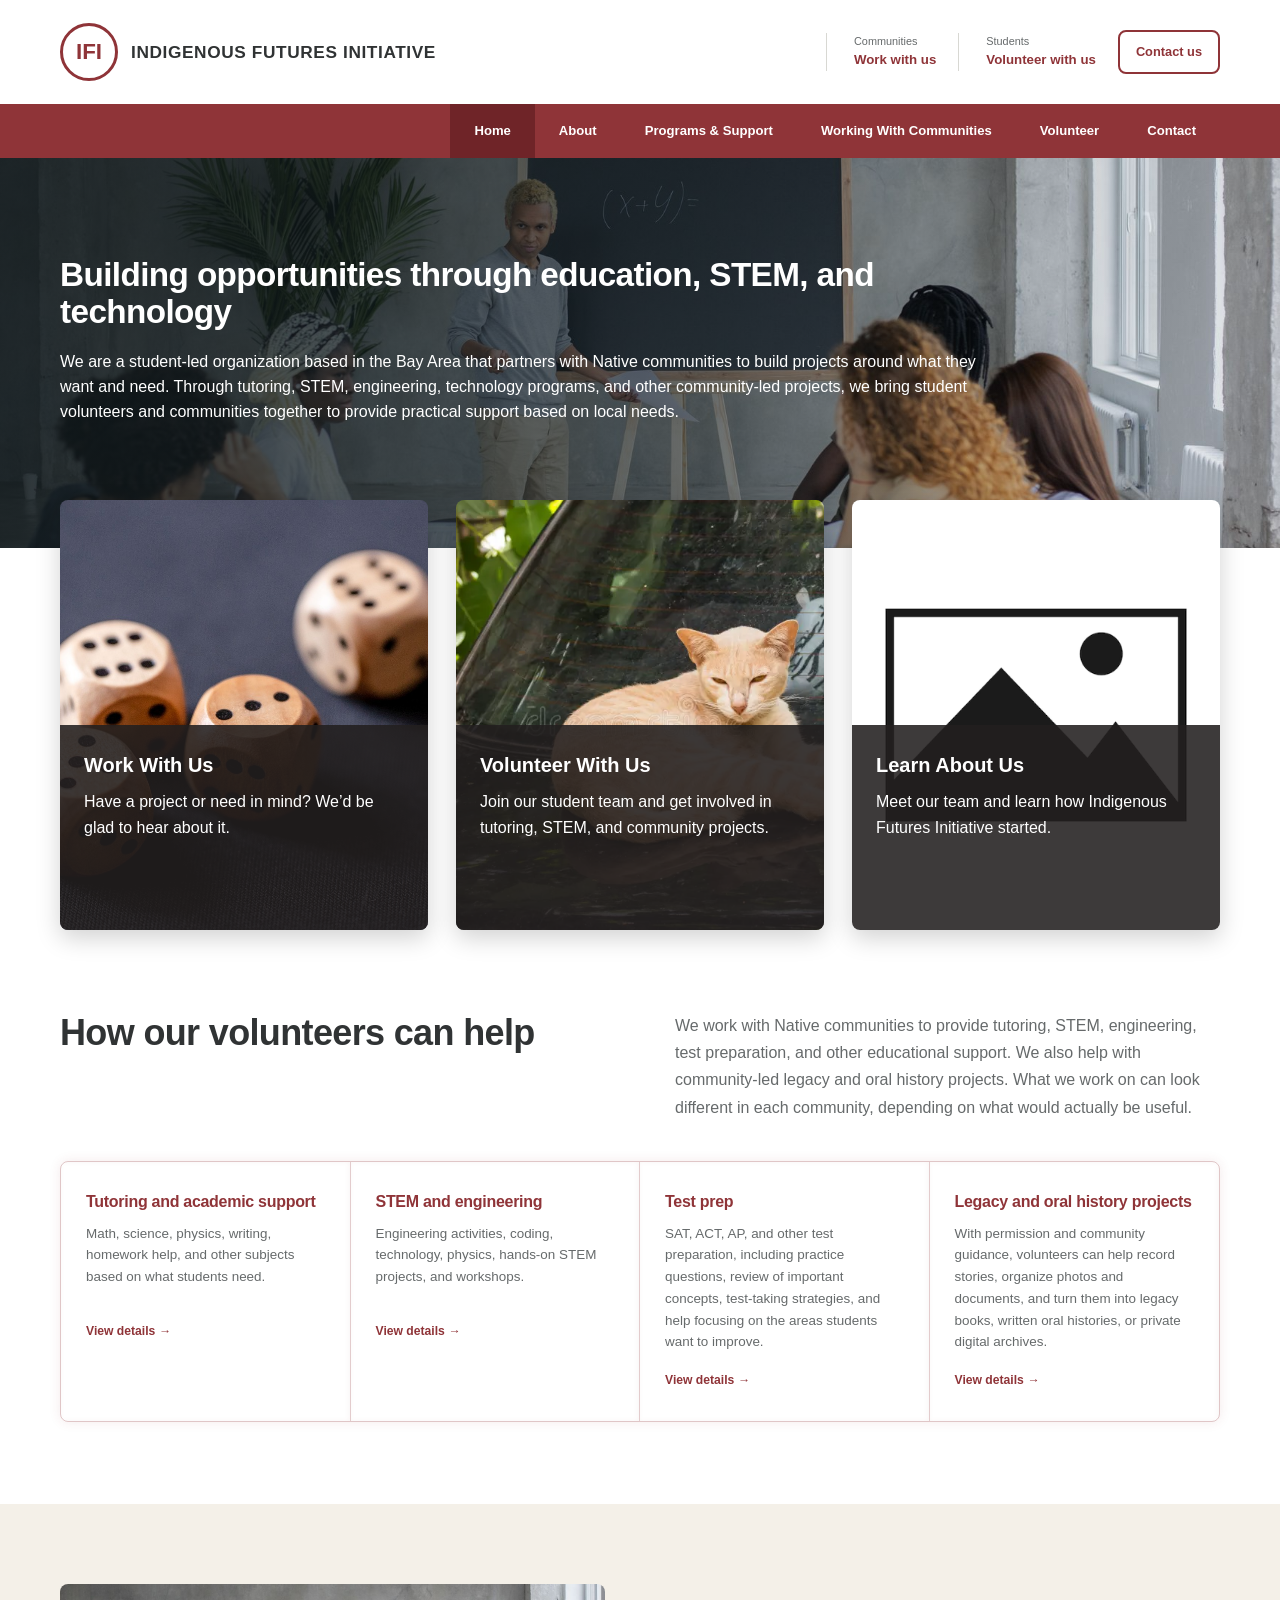
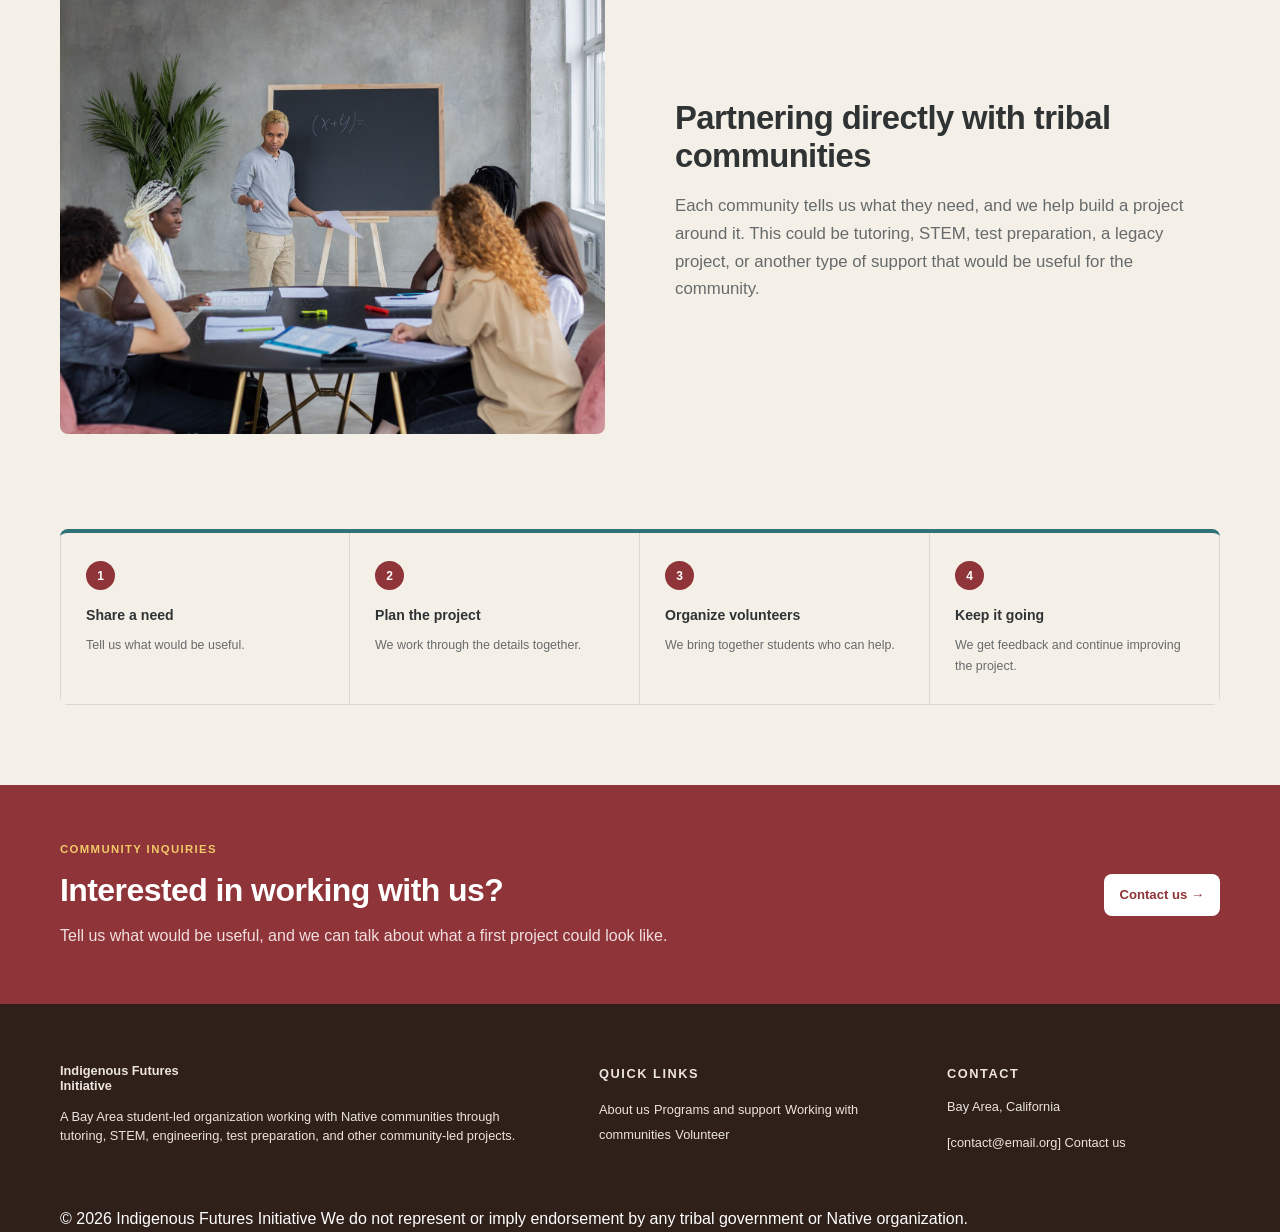
==== commit 058b4461: "Fix site pages and align header branding" ====
--- a/index.html
+++ b/index.html
@@ -3,101 +3,274 @@
 <head>
   <meta charset="utf-8">
   <meta name="viewport" content="width=device-width, initial-scale=1">
-  <title>Student STEM Community Collaborative</title>
-  <meta name="description" content="A Bay Area student-led group offering tutoring, STEM, engineering, and academic support through projects developed with Native communities and community organizations.">
-  <meta property="og:title" content="Student STEM Community Collaborative">
-  <meta property="og:description" content="Tutoring, STEM, and academic support.">
-  <meta property="og:image" content="assets/og.png">
+
+  <title>Indigenous Futures Initiative</title>
+
+  <meta
+    name="description"
+    content="A Bay Area student-led organization working with Native communities through tutoring, STEM, engineering, test preparation, and community-led projects."
+  >
+
   <link rel="icon" href="assets/favicon.svg">
   <link rel="stylesheet" href="styles.css">
+
   <script src="script.js" defer></script>
 </head>
+
 <body>
-  <div id="site-header"></div>
-  <main>
-    <section class="home-hero">
-      <div class="container home-hero-copy">
-        <p class="hero-kicker">Student-led academic support</p>
-        <h1>Tutoring, STEM, and academic support</h1>
-        <p>We are a Bay Area student volunteer group working with Native communities and community organizations to develop useful education projects based on the needs they identify.</p>
+
+<div id="site-header"></div>
+
+<main>
+
+<section class="home-hero">
+  <div class="container home-hero-copy">
+
+    <h1>
+      Building opportunities through education, STEM, and technology
+    </h1>
+
+    <p>
+      We are a student-led organization based in the Bay Area that partners
+      with Native communities to build projects around what they want and need.
+      Through tutoring, STEM, engineering, technology programs, and other
+      community-led projects, we bring student volunteers and communities
+      together to provide practical support based on local needs.
+    </p>
+
+  </div>
+</section>
+
+
+<section class="action-strip">
+  <div class="container action-grid">
+
+    <a class="feature-card"
+       href="communities.html"
+       style="background-image:url('assets/community.jpg');">
+
+      <div class="feature-card-overlay">
+        <strong>Work With Us</strong>
+        <span>
+          Have a project or need in mind? We’d be glad to hear about it.
+        </span>
       </div>
-    </section>
-        
-    <section class="action-strip">
-  <div class="container action-grid">
-
-    <a
-      class="feature-card"
-      href="communities.html"
-      style="background-image: url('assets/community.jpg');"
-    >
+
+    </a>
+
+
+    <a class="feature-card"
+       href="volunteer.html"
+       style="background-image:url('assets/volunteer.jpg');">
+
       <div class="feature-card-overlay">
-        <strong>For community organizations</strong>
-        <span>Tell us what support would be useful.</span>
+        <strong>Volunteer With Us</strong>
+        <span>
+          Join our student team and get involved in tutoring, STEM, and
+          community projects.
+        </span>
       </div>
+
     </a>
 
-    <a
-      class="feature-card"
-      href="volunteer.html"
-      style="background-image: url('assets/volunteer.jpg');"
-    >
+
+    <a class="feature-card"
+       href="about.html"
+       style="background-image:url('assets/about.jpg');">
+
       <div class="feature-card-overlay">
-        <strong>For student volunteers</strong>
-        <span>Share an academic or technical skill.</span>
+        <strong>Learn About Us</strong>
+        <span>
+          Meet our team and learn how Indigenous Futures Initiative started.
+        </span>
       </div>
+
     </a>
 
-    <a
-      class="feature-card"
-      href="about.html"
-      style="background-image: url('assets/about.jpg');"
-    >
-      <div class="feature-card-overlay">
-        <strong>About our organization</strong>
-        <span>Learn who we are and how we started.</span>
-      </div>
-    </a>
-
-  </div>
-  <div class="container action-cta">
-    <a class="primary-button" href="communities.html">Learn how we work with communities →</a>
-  </div>
-</section>
-
-    <section class="standard-section">
-      <div class="container">
-        <div class="plain-heading"><div><p class="section-label">Programs and support</p><h2>What our volunteers can provide</h2></div><p>Our strongest areas are tutoring, STEM, engineering, technology, and college preparation. Specific projects depend on community priorities and the skills of available volunteers.</p></div>
-        <div class="service-grid">
-          <article class="service-card"><h3>Tutoring and homework help</h3><p>Math, science, physics, writing, and general academic support.</p><a href="programs.html">View details →</a></article>
-          <article class="service-card"><h3>STEM and engineering</h3><p>Workshops, projects, and subject support based on volunteer experience.</p><a href="programs.html">View details →</a></article>
-          <article class="service-card"><h3>College preparation</h3><p>SAT preparation, applications, college research, and scholarship resources.</p><a href="programs.html">View details →</a></article>
-          <article class="service-card"><h3>Technology support</h3><p>Coding, computer science, digital skills, or website help when qualified volunteers are available.</p><a href="programs.html">View details →</a></article>
-        </div>
-      </div>
-    </section>
-
-    <section class="about-band">
-      <div class="container about-band-grid">
-        <img class="about-photo" src="assets/tutoring-group.jpg" alt="Students working together during a study session">
-        <div><p class="section-label">How the group works</p><h2>Community organizations help set the direction.</h2><p>We do not begin by assuming what students need. A tribe, education department, school, or Native community organization identifies an area where additional help may be useful. We discuss what our volunteers can realistically offer and plan a small first project together.</p><ul class="check-list"><li>Community-defined priorities</li><li>Students matched by relevant skills</li><li>Remote or in-person formats</li><li>Feedback before expanding</li></ul><a class="secondary-button" href="communities.html">Our process →</a></div>
-      </div>
-    </section>
-
-    <section class="standard-section">
-      <div class="container">
-        <div class="plain-heading"><div><p class="section-label">Getting started</p><h2>How a project begins</h2></div><p>We are especially interested in small, practical first projects that allow everyone to learn what works.</p></div>
-        <ol class="simple-steps">
-          <li><span>1</span><strong>Initial conversation</strong><p>A community organization tells us about its students and priorities.</p></li>
-          <li><span>2</span><strong>Project planning</strong><p>We agree on a realistic format, timeline, and volunteer requirements.</p></li>
-          <li><span>3</span><strong>Volunteer preparation</strong><p>We organize students with the right skills and complete requested onboarding.</p></li>
-          <li><span>4</span><strong>Project and feedback</strong><p>We begin, listen to feedback, and make adjustments before doing more.</p></li>
-        </ol>
-      </div>
-    </section>
-
-    <section class="contact-band"><div class="container contact-band-inner"><div><p class="section-label light">Community inquiries</p><h2>Would our students be useful to your organization?</h2><p>We would be glad to have a short introductory conversation.</p></div><a class="light-button" href="contact.html">Contact our team →</a></div></section>
-  </main>
-  <div id="site-footer"></div>
+  </div>
+</section>
+
+
+
+<section class="standard-section">
+<div class="container">
+
+  <div class="plain-heading">
+
+    <div>
+      <h2>How our volunteers can help</h2>
+    </div>
+
+    <p>
+      We work with Native communities to provide tutoring, STEM,
+      engineering, test preparation, and other educational support.
+      We also help with community-led legacy and oral history projects.
+      What we work on can look different in each community, depending
+      on what would actually be useful.
+    </p>
+
+  </div>
+
+
+  <div class="service-grid">
+
+    <article class="service-card">
+      <h3>Tutoring and academic support</h3>
+
+      <p>
+        Math, science, physics, writing, homework help, and other subjects
+        based on what students need.
+      </p>
+
+      <a href="programs.html">View details →</a>
+    </article>
+
+
+    <article class="service-card">
+      <h3>STEM and engineering</h3>
+
+      <p>
+        Engineering activities, coding, technology, physics, hands-on STEM
+        projects, and workshops.
+      </p>
+
+      <a href="programs.html">View details →</a>
+    </article>
+
+
+    <article class="service-card">
+      <h3>Test prep</h3>
+
+      <p>
+        SAT, ACT, AP, and other test preparation, including practice
+        questions, review of important concepts, test-taking strategies,
+        and help focusing on the areas students want to improve.
+      </p>
+
+      <a href="programs.html">View details →</a>
+    </article>
+
+
+    <article class="service-card">
+      <h3>Legacy and oral history projects</h3>
+
+      <p>
+        With permission and community guidance, volunteers can help record
+        stories, organize photos and documents, and turn them into legacy
+        books, written oral histories, or private digital archives.
+      </p>
+
+      <a href="programs.html">View details →</a>
+    </article>
+
+  </div>
+
+</div>
+</section>
+
+
+
+<section class="about-band community-process-section">
+
+<div class="container">
+
+<div class="about-band-grid">
+
+<img
+class="about-photo"
+src="assets/tutoring-group.jpg"
+alt="Students working together"
+>
+
+
+<div>
+
+<h2>
+Partnering directly with tribal communities
+</h2>
+
+<p>
+Each community tells us what they need, and we help build a project around it.
+This could be tutoring, STEM, test preparation, a legacy project, or another
+type of support that would be useful for the community.
+</p>
+
+</div>
+
+</div>
+
+
+
+<ol class="simple-steps process-steps-home">
+
+<li>
+<span>1</span>
+<strong>Share a need</strong>
+<p>Tell us what would be useful.</p>
+</li>
+
+<li>
+<span>2</span>
+<strong>Plan the project</strong>
+<p>We work through the details together.</p>
+</li>
+
+<li>
+<span>3</span>
+<strong>Organize volunteers</strong>
+<p>We bring together students who can help.</p>
+</li>
+
+<li>
+<span>4</span>
+<strong>Keep it going</strong>
+<p>We get feedback and continue improving the project.</p>
+</li>
+
+</ol>
+
+</div>
+
+</section>
+
+
+
+<section class="contact-band">
+
+<div class="container contact-band-inner">
+
+<div>
+
+<p class="section-label light">
+Community inquiries
+</p>
+
+<h2>
+Interested in working with us?
+</h2>
+
+<p>
+Tell us what would be useful, and we can talk about what a first project
+could look like.
+</p>
+
+</div>
+
+
+<a class="light-button" href="contact.html">
+Contact us →
+</a>
+
+</div>
+
+</section>
+
+
+</main>
+
+
+<div id="site-footer"></div>
+
+
 </body>
 </html>
--- a/styles.css
+++ b/styles.css
@@ -12,8 +12,18 @@
   --radius: 8px;
 }
 
-* { box-sizing: border-box; }
-html { scroll-behavior: smooth; }
+.utility-bar {
+  display: none !important;
+}
+
+* {
+  box-sizing: border-box;
+}
+
+html {
+  scroll-behavior: smooth;
+}
+
 body {
   margin: 0;
   color: var(--ink);
@@ -21,273 +31,1077 @@
   font-family: Arial, "Helvetica Neue", sans-serif;
   line-height: 1.55;
 }
-a { color: inherit; text-decoration: none; }
-img { display: block; max-width: 100%; }
-h1, h2, h3, p { margin-top: 0; }
-h1, h2, h3 { letter-spacing: -0.018em; }
-.container { width: min(1160px, calc(100% - 48px)); margin: 0 auto; }
-
-.utility-bar { background: var(--brown); color: #fff; font-size: .73rem; }
-.utility-inner { height: 34px; display: flex; align-items: center; justify-content: space-between; }
-.main-header { background: #fff; }
-.header-inner { min-height: 104px; display: flex; align-items: center; justify-content: space-between; gap: 28px; }
-.brand { display: flex; align-items: center; gap: 13px; min-width: 280px; }
+
+a {
+  color: inherit;
+  text-decoration: none;
+}
+
+img {
+  display: block;
+  max-width: 100%;
+}
+
+h1, h2, h3, p {
+  margin-top: 0;
+}
+
+h1, h2, h3 {
+  letter-spacing: -0.018em;
+}
+
+.container {
+  width: min(1160px, calc(100% - 48px));
+  margin: 0 auto;
+}
+
+
+/* HEADER */
+
+.main-header {
+  background: #fff;
+}
+
+.header-inner {
+  min-height: 104px;
+  display: flex;
+  align-items: center;
+  justify-content: space-between;
+  gap: 0;
+  padding: 0;
+}
+
+.brand {
+  display: flex;
+  align-items: center;
+  gap: 13px;
+}
+
 .brand-seal {
-  width: 58px; height: 58px; border: 3px solid var(--burgundy); border-radius: 50%;
-  display: grid; place-items: center; position: relative; color: var(--burgundy);
-}
-.brand-seal b { font-size: 1.4rem; line-height: 1; }
-.brand-seal small { font-size: .48rem; font-weight: 800; letter-spacing: .08em; position: absolute; bottom: 7px; }
-.brand-words { display: flex; flex-direction: column; text-transform: uppercase; }
-.brand-words strong { font-size: 1.08rem; letter-spacing: .035em; }
-.brand-words small { font-size: .72rem; letter-spacing: .085em; color: var(--muted); margin-top: 2px; }
-.header-actions { display: flex; align-items: center; gap: 26px; }
-.header-actions > a:not(.contact-button) { display: flex; flex-direction: column; padding-left: 27px; border-left: 1px solid var(--line); }
-.header-actions small { color: var(--muted); font-size: .68rem; }
-.header-actions strong { color: var(--burgundy); font-size: .83rem; margin-top: 2px; }
-.contact-button { border: 2px solid var(--burgundy); color: var(--burgundy); padding: 10px 16px; border-radius: var(--radius); font-size: .8rem; font-weight: 800; }
-.contact-button:hover { background: var(--burgundy); color: #fff; }
-.nav-bar { background: var(--burgundy); }
-.desktop-nav { min-height: 54px; display: flex; align-items: stretch; justify-content: flex-end; }
-.desktop-nav a { padding: 0 24px; display: flex; align-items: center; color: #fff; font-size: .82rem; font-weight: 700; border-left: 1px solid rgba(255,255,255,.16); }
-.desktop-nav a:hover, .desktop-nav a[aria-current="page"] { background: var(--burgundy-dark); }
-.menu-button, .mobile-nav { display: none; }
-
-.home-hero { min-height: 570px; position: relative; display: flex; align-items: center; background: url("assets/tutoring-group.jpg") center 47% / cover no-repeat; color: #fff; }
-.home-hero::before { content: ""; position: absolute; inset: 0; background: linear-gradient(90deg, rgba(17,26,29,.84), rgba(17,26,29,.58) 46%, rgba(17,26,29,.08) 80%); }
-.home-hero-copy { position: relative; z-index: 1; }
-.hero-kicker, .section-label { display: inline-block; font-size: .73rem; text-transform: uppercase; letter-spacing: .12em; font-weight: 800; color: var(--burgundy); }
-.hero-kicker { background: var(--gold); color: #2b241c; padding: 8px 12px; margin-bottom: 18px; border-radius: var(--radius); }
-.home-hero h1 { font-size: clamp(2.7rem, 5vw, 4.65rem); line-height: 1.04; max-width: 660px; margin-bottom: 20px; }
-.home-hero-copy > p:not(.hero-kicker) { font-size: 1.08rem; line-height: 1.65; max-width: 650px; margin-bottom: 27px; }
-.primary-button, .secondary-button, .light-button, .button {
-  display: inline-flex; align-items: center; gap: 9px; padding: 13px 18px;
-  border-radius: var(--radius); font-size: .82rem; font-weight: 800;
-}
-.primary-button, .button { background: var(--burgundy); color: #fff; }
-.primary-button:hover, .button:hover { background: var(--burgundy-dark); }
-
-.action-strip { position: relative; margin-top: -48px; z-index: 3; }
-.action-grid { display: grid; grid-template-columns: repeat(3, 1fr); box-shadow: 0 8px 30px rgba(0,0,0,.16); }
-.action-card { min-height: 116px; background: #fff; padding: 25px; border-right: 1px solid var(--line); display: flex; flex-direction: column; justify-content: center; }
-.action-card:nth-child(2) { background: var(--teal); color: #fff; }
-.action-card:nth-child(3) { background: var(--cream); border-right: 0; }
-.action-card strong { font-size: .94rem; margin-bottom: 5px; }
-.action-card span { font-size: .77rem; color: var(--muted); }
-.action-card:nth-child(2) span { color: #e0eeee; }
-
-.standard-section, .section { padding: 82px 0; }
-.plain-heading { display: grid; grid-template-columns: 1.25fr 1fr; gap: 70px; align-items: end; margin-bottom: 40px; }
-.plain-heading h2 { font-size: 2.25rem; line-height: 1.16; margin: 8px 0 0; }
-.plain-heading > p { color: var(--muted); line-height: 1.72; margin: 0; }
-.service-grid { display: grid; grid-template-columns: repeat(4, 1fr); border: 1px solid var(--line); border-radius: var(--radius); overflow: hidden; }
-.service-card { padding: 30px 25px; border-right: 1px solid var(--line); }
-.service-card:last-child { border-right: 0; }
-.service-card h3 { color: var(--burgundy); font-size: 1rem; line-height: 1.3; margin-bottom: 10px; }
-.service-card p { font-size: .84rem; color: var(--muted); line-height: 1.62; min-height: 82px; }
-.service-card a { color: var(--burgundy); font-size: .76rem; font-weight: 800; }
-
-.about-band { background: var(--cream); padding: 80px 0; }
-.about-band-grid { display: grid; grid-template-columns: 1fr 1fr; gap: 70px; align-items: center; }
-.about-photo { width: 100%; height: 450px; object-fit: cover; border-radius: var(--radius); }
-.about-band h2 { font-size: 2.35rem; line-height: 1.15; margin: 8px 0 20px; }
-.about-band p:not(.section-label) { color: var(--muted); line-height: 1.72; }
-.check-list { padding: 0; margin: 25px 0; display: grid; grid-template-columns: 1fr 1fr; gap: 10px 25px; list-style: none; }
-.check-list li { font-size: .82rem; font-weight: 700; padding-left: 18px; position: relative; }
-.check-list li::before { content: ""; width: 7px; height: 7px; background: var(--gold); border-radius: 50%; position: absolute; left: 0; top: 7px; }
-.secondary-button { background: var(--teal); color: #fff; }
-.secondary-button:hover { background: var(--teal-dark); }
-.simple-steps { display: grid; grid-template-columns: repeat(4,1fr); list-style: none; padding: 0; margin: 0; border-top: 4px solid var(--teal); border-radius: var(--radius); overflow: hidden; }
-.simple-steps li { padding: 28px 25px; border: 1px solid var(--line); border-top: 0; }
-.simple-steps li + li { border-left: 0; }
-.simple-steps span { width: 29px; height: 29px; border-radius: 50%; background: var(--burgundy); color: #fff; display: grid; place-items: center; font-size: .75rem; font-weight: 800; margin-bottom: 13px; }
-.simple-steps strong { font-size: .88rem; }
-.simple-steps p { font-size: .78rem; color: var(--muted); margin: 7px 0 0; }
-.contact-band { background: var(--burgundy); color: #fff; padding: 56px 0; }
-.contact-band-inner { display: flex; align-items: center; justify-content: space-between; gap: 50px; }
-.contact-band h2 { font-size: 2rem; margin: 7px 0 8px; }
-.contact-band p { margin-bottom: 0; color: #f0dfe0; }
-.section-label.light { color: #f2c96a; }
-.light-button { background: #fff; color: var(--burgundy); flex: 0 0 auto; }
-
-.page-hero { background: var(--teal); color: #fff; padding: 58px 0; border-bottom: 8px solid var(--gold); }
-.page-hero h1 { font-size: clamp(2.35rem,4.5vw,3.7rem); line-height: 1.08; max-width: 900px; margin-bottom: 16px; }
-.page-hero p { max-width: 790px; margin-bottom: 0; color: #e7f1f1; }
-.eyebrow { font-size: .71rem; text-transform: uppercase; letter-spacing: .12em; font-weight: 800; color: var(--burgundy); margin-bottom: 12px; }
-.eyebrow.light { color: #f2cf7c; }
-.prose-grid { display: grid; grid-template-columns: .75fr 1.5fr; gap: 80px; }
-.prose-grid h2 { font-size: 2.2rem; }
-.prose p { color: var(--muted); line-height: 1.78; }
-.cream { background: var(--cream); }
-.value-grid { display: grid; grid-template-columns: repeat(3,1fr); border: 1px solid var(--line); border-radius: var(--radius); overflow: hidden; }
-.value-card { padding: 30px; background: #fff; }
-.value-card + .value-card { border-left: 1px solid var(--line); }
-.value-card h3 { font-size: 1.08rem; color: var(--burgundy); }
-.value-card p { font-size: .87rem; color: var(--muted); margin-bottom: 0; }
-.placeholder-panel { background: #fbf6e8; border-left: 5px solid var(--gold); padding: 35px; border-radius: var(--radius); }
-.placeholder-panel h2 { font-size: 2rem; }
-.profile-grid { display: grid; grid-template-columns: repeat(2,1fr); gap: 24px; }
-.profile-grid div { border-top: 1px solid #ded3b6; padding-top: 13px; }
-.profile-grid small { display: block; text-transform: uppercase; letter-spacing: .09em; color: var(--muted); }
-.profile-grid strong { display: block; margin-top: 5px; }
-.work-list { border-top: 4px solid var(--burgundy); border-radius: var(--radius); overflow: hidden; }
-.work-row { display: grid; grid-template-columns: 1.1fr 1fr; gap: 55px; padding: 42px 25px; border: 1px solid var(--line); border-top: 0; }
-.work-row:nth-child(even) { background: var(--cream); }
-.work-row h2 { font-size: 1.65rem; color: var(--burgundy); }
-.work-row p { color: var(--muted); }
-.work-row ul { columns: 2; margin: 0; padding: 0; list-style: none; }
-.work-row li { break-inside: avoid; padding: 0 0 10px 15px; position: relative; font-size: .84rem; }
-.work-row li::before { content: ""; width: 5px; height: 5px; background: var(--teal); border-radius: 50%; position: absolute; left: 0; top: 8px; }
-.scope-band { background: var(--brown); color: #fff; padding: 58px 0; }
-.scope-band h2 { font-size: 2.1rem; }
-.scope-band p { max-width: 800px; color: #eee4df; margin-bottom: 0; }
-.process-list { list-style: none; padding: 0; margin: 0; border-top: 4px solid var(--teal); border-radius: var(--radius); overflow: hidden; }
-.process-list li { display: grid; grid-template-columns: 45px 1fr; gap: 18px; padding: 24px; background: #fff; border: 1px solid var(--line); border-top: 0; }
-.process-list span { width: 34px; height: 34px; border-radius: 50%; background: var(--burgundy); color: #fff; display: grid; place-items: center; font-size: .75rem; font-weight: 800; }
-.process-list h3 { font-size: 1rem; margin-bottom: 5px; }
-.process-list p { color: var(--muted); font-size: .86rem; margin-bottom: 0; }
-.skill-grid { display: grid; grid-template-columns: repeat(3,1fr); border-top: 4px solid var(--burgundy); border-left: 1px solid var(--line); border-radius: var(--radius); overflow: hidden; }
-.skill-grid div { padding: 18px 20px; background: #fff; border-right: 1px solid var(--line); border-bottom: 1px solid var(--line); font-size: .88rem; font-weight: 700; }
-.contact-grid { display: grid; grid-template-columns: .8fr 1.2fr; gap: 60px; }
-.contact-card { background: var(--cream); border-top: 5px solid var(--burgundy); padding: 35px; border-radius: var(--radius); }
-.contact-card a { color: var(--burgundy); font-size: 1.4rem; font-weight: 800; border-bottom: 1px solid var(--burgundy); }
-.contact-list > div { padding: 18px 0; border-top: 1px solid var(--line); }
-.contact-list strong { color: var(--burgundy); font-size: .82rem; }
-.contact-list p { color: var(--muted); margin: 5px 0 0; }
-
-.site-footer { background: var(--brown); color: #fff; padding: 60px 0 0; }
-.footer-grid { display: grid; grid-template-columns: 1.7fr 1fr 1fr; gap: 75px; padding-bottom: 48px; }
-.footer-grid > div { display: flex; flex-direction: column; gap: 10px; }
-.footer-brand { font-size: 1.18rem; font-weight: 900; line-height: 1.15; text-transform: uppercase; margin-bottom: 0; }
-.footer-brand span { font-size: .74rem; letter-spacing: .1em; color: #e2c9b8; }
-.footer-summary { color: #d3c8c2; font-size: .84rem; max-width: 480px; }
-.footer-label { text-transform: uppercase; letter-spacing: .12em; font-size: .68rem; font-weight: 800; color: #efc56f; margin-bottom: 7px; }
-.footer-grid a, .footer-grid p { font-size: .8rem; color: #ece4df; margin-bottom: 0; }
-.footer-button { align-self: flex-start; border: 1px solid #d5a95b; color: #f2cf84 !important; padding: 9px 12px; margin-top: 10px; border-radius: var(--radius); }
-.footer-bottom { border-top: 1px solid rgba(255,255,255,.16); padding: 18px 0; color: #aa9c94; font-size: .67rem; }
-.footer-bottom > div { display: flex; justify-content: space-between; gap: 30px; }
-
-@media (max-width: 1000px) {
-  .header-actions, .nav-bar { display: none; }
-  .header-inner { min-height: 86px; }
-  .menu-button { display: block; border: 2px solid var(--burgundy); border-radius: var(--radius); background: #fff; color: var(--burgundy); padding: 9px 12px; font-weight: 800; }
-  .mobile-nav { display: none; flex-direction: column; background: var(--burgundy); padding: 10px 24px; }
-  .mobile-nav.open { display: flex; }
-  .mobile-nav a { color: #fff; padding: 12px 0; border-bottom: 1px solid rgba(255,255,255,.16); font-weight: 700; }
-  .action-grid { grid-template-columns: 1fr; }
-  .action-card { min-height: 90px; border-right: 0; border-bottom: 1px solid var(--line); }
-  .service-grid { grid-template-columns: repeat(2,1fr); }
-  .service-card:nth-child(2) { border-right: 0; }
-  .service-card:nth-child(-n+2) { border-bottom: 1px solid var(--line); }
-  .about-band-grid, .plain-heading, .prose-grid, .contact-grid { grid-template-columns: 1fr; gap: 38px; }
-  .simple-steps { grid-template-columns: repeat(2,1fr); }
-  .footer-grid { grid-template-columns: 1.4fr 1fr; }
-  .footer-grid > div:last-child { grid-column: 2; }
-}
-
-@media (max-width: 680px) {
-  .container { width: min(100% - 30px, 1160px); }
-  .utility-inner { justify-content: center; }
-  .utility-inner span:last-child { display: none; }
-  .brand { min-width: 0; }
-  .brand-seal { width: 49px; height: 49px; }
-  .brand-words strong { font-size: .88rem; }
-  .brand-words small { font-size: .61rem; }
-  .home-hero { min-height: 520px; background-position: 60% center; }
-  .home-hero::before { background: linear-gradient(90deg, rgba(17,26,29,.9), rgba(17,26,29,.58) 88%); }
-  .home-hero h1 { font-size: 2.65rem; }
-  .action-strip { margin-top: 0; }
-  .standard-section, .section { padding: 60px 0; }
-  .plain-heading { gap: 20px; }
-  .service-grid, .value-grid, .skill-grid { grid-template-columns: 1fr; }
-  .service-card { border-right: 0; border-bottom: 1px solid var(--line); }
-  .about-photo { height: 300px; }
-  .check-list { grid-template-columns: 1fr; }
-  .simple-steps { grid-template-columns: 1fr; }
-  .simple-steps li, .simple-steps li + li { border-left: 1px solid var(--line); }
-  .contact-band-inner { align-items: flex-start; flex-direction: column; }
-  .page-hero h1 { font-size: 2.35rem; }
-  .value-card + .value-card { border-left: 0; border-top: 1px solid var(--line); }
-  .profile-grid, .work-row { grid-template-columns: 1fr; }
-  .work-row { gap: 20px; }
-  .work-row ul { columns: 1; }
-  .footer-grid { grid-template-columns: 1fr; }
-  .footer-grid > div:last-child { grid-column: 1; }
-  .footer-bottom > div { flex-direction: column; }
+  width: 58px;
+  height: 58px;
+  border: 3px solid var(--burgundy);
+  border-radius: 50%;
+  display: grid;
+  place-items: center;
+  position: relative;
+  color: var(--burgundy);
+}
+
+.brand-seal b {
+  font-size: 1.4rem;
+}
+
+.brand-words {
+  display: flex;
+  flex-direction: column;
+  text-transform: uppercase;
+}
+
+.brand-words strong {
+  font-size: 1.08rem;
+  letter-spacing: .035em;
+  font-weight: 800;
+  text-transform: uppercase;
+}
+
+.brand-words small {
+  font-size: .72rem;
+  letter-spacing: .085em;
+  color: var(--muted);
+  margin-top: 2px;
+  font-weight: 700;
+}
+
+.header-actions {
+  display: flex;
+  align-items: center;
+  gap: 22px;
+}
+.menu-button {
+  display: none;
+}
+
+.mobile-nav {
+  display: none;
+  flex-direction: column;
+  background: var(--burgundy);
+  padding: 10px 24px;
+}
+
+.mobile-nav.open {
+  display: flex;
+}
+.header-actions > a:not(.contact-button) {
+  display: flex;
+  flex-direction: column;
+  padding-left: 27px;
+  border-left: 1px solid var(--line);
+}
+
+.header-actions small {
+  color: var(--muted);
+  font-size: .68rem;
+}
+
+.header-actions strong {
+  color: var(--burgundy);
+  font-size: .83rem;
+}
+
+.contact-button {
+  border: 2px solid var(--burgundy);
+  color: var(--burgundy);
+  padding: 10px 16px;
+  border-radius: var(--radius);
+  font-size: .8rem;
+  font-weight: 800;
+}
+
+.nav-bar {
+  background: var(--burgundy);
+}
+
+.desktop-nav {
+  min-height: 54px;
+  display: flex;
+  justify-content: flex-end;
+}
+
+.desktop-nav a {
+  padding: 0 24px;
+  display: flex;
+  align-items: center;
+  color: white;
+  font-size: .82rem;
+  font-weight: 700;
+}
+
+.desktop-nav a:hover,
+.desktop-nav a[aria-current="page"] {
+  background: var(--burgundy-dark);
+}
+
+
+/* HERO */
+
+.home-hero {
+  position: relative;
+  display: flex;
+  align-items: center;
+  background: url("assets/tutoring-group.jpg") center 47% / cover no-repeat;
+  color: white;
+  padding: 65px 0 75px;
+  min-height: 390px;
+}
+
+.home-hero::before {
+  content: "";
+  position: absolute;
+  inset: 0;
+  background: linear-gradient(
+    90deg,
+    rgba(17,26,29,.84),
+    rgba(17,26,29,.58) 55%,
+    rgba(17,26,29,.08) 90%
+  );
+}
+
+.home-hero-copy {
+  position: relative;
+  z-index: 1;
+}
+
+.home-hero h1 {
+  font-size: clamp(1.8rem, 2.6vw, 2.5rem);
+  line-height: 1.12;
+  max-width: 980px;
+  margin-bottom: 20px;
+}
+
+.home-hero-copy > p {
+  font-size: 1rem;
+  line-height: 1.55;
+  max-width: 920px;
+}
+
+
+/* IMAGE CARDS */
+
+.action-strip {
+  position: relative;
+  margin-top: -48px;
+  z-index: 3;
 }
 
 .action-grid {
   display: grid;
   grid-template-columns: repeat(3, 1fr);
   gap: 28px;
-  box-shadow: none;
 }
 
 .feature-card {
   min-height: 430px;
   display: flex;
   align-items: flex-end;
-
   background-size: cover;
   background-position: center;
-
   border-radius: var(--radius);
   overflow: hidden;
-
-  box-shadow: 0 8px 25px rgba(0, 0, 0, 0.18);
-
-  transition:
-    transform 0.2s ease,
-    box-shadow 0.2s ease;
+  box-shadow: 0 8px 25px rgba(0,0,0,.18);
 }
 
 .feature-card:hover {
   transform: translateY(-5px);
-  box-shadow: 0 14px 32px rgba(0, 0, 0, 0.25);
 }
 
 .feature-card-overlay {
   width: 100%;
   min-height: 205px;
-
   padding: 25px 24px;
-
-  background: rgba(35, 31, 31, 0.88);
+  background: rgba(35,31,31,.88);
   color: white;
-
-  backdrop-filter: blur(1px);
 }
 
 .feature-card-overlay strong {
   display: block;
-
+  font-size: 1.25rem;
   margin-bottom: 8px;
-
-  font-size: 1.25rem;
-  font-weight: 800;
 }
 
 .feature-card-overlay span {
-  display: block;
-
-  color: #f1f1f1;
-
   font-size: 1rem;
   line-height: 1.6;
 }
-
-.action-cta {
-  margin-top: 28px;
-}
-
-/* Tablet and phone layout */
-
-@media (max-width: 900px) {
+/* MAIN SECTIONS */
+
+.standard-section,
+.section {
+  padding: 82px 0;
+}
+
+.plain-heading {
+  display: grid;
+  grid-template-columns: 1fr 1fr;
+  gap: 70px;
+  align-items: start;
+  margin-bottom: 40px;
+}
+
+.plain-heading h2 {
+  font-size: 2.25rem;
+  line-height: 1.16;
+  margin: 0;
+}
+
+.plain-heading p {
+  color: var(--muted);
+  line-height: 1.7;
+  margin: 0;
+}
+
+
+/* PROGRAM CARDS */
+
+.service-grid {
+  display: grid;
+  grid-template-columns: repeat(4, 1fr);
+
+  border: 1px solid rgba(143, 52, 56, .28);
+  border-radius: var(--radius);
+  overflow: hidden;
+
+  box-shadow:
+    0 0 12px rgba(143, 52, 56, .10);
+}
+
+.service-card {
+  padding: 30px 25px;
+  border-right: 1px solid rgba(143, 52, 56, .25);
+
+  box-shadow:
+    inset -1px 0 5px rgba(143, 52, 56, .05);
+}
+
+.service-card:last-child {
+  border-right: 0;
+}
+
+.service-card h3 {
+  color: var(--burgundy);
+  font-size: 1rem;
+  line-height: 1.3;
+  margin-bottom: 10px;
+}
+
+.service-card p {
+  font-size: .84rem;
+  color: var(--muted);
+  line-height: 1.62;
+  min-height: 82px;
+}
+
+.service-card a {
+  color: var(--burgundy);
+  font-size: .76rem;
+  font-weight: 800;
+}
+
+
+/* COMMUNITY SECTION */
+
+.about-band {
+  background: var(--cream);
+  padding: 80px 0;
+}
+
+.about-band-grid {
+  display: grid;
+  grid-template-columns: 1fr 1fr;
+  gap: 70px;
+  align-items: center;
+}
+
+.about-photo {
+  width: 100%;
+  height: 450px;
+  object-fit: cover;
+  border-radius: var(--radius);
+}
+
+.community-process-section h2 {
+  font-size: 2.05rem;
+  line-height: 1.15;
+  margin-bottom: 18px;
+}
+
+.community-process-section p {
+  font-size: 1.05rem;
+  line-height: 1.65;
+  color: var(--muted);
+}
+
+
+/* FOUR PROCESS BOXES */
+
+.simple-steps {
+  display: grid;
+  grid-template-columns: repeat(4, 1fr);
+  list-style: none;
+  padding: 0;
+  margin: 0;
+
+  border-top: 4px solid var(--teal);
+  border-radius: var(--radius);
+  overflow: hidden;
+}
+
+.process-steps-home {
+  margin-top: 95px;
+}
+
+.simple-steps li {
+  padding: 28px 25px;
+  border: 1px solid var(--line);
+  border-top: 0;
+}
+
+.simple-steps li + li {
+  border-left: 0;
+}
+
+.simple-steps span {
+  width: 29px;
+  height: 29px;
+  border-radius: 50%;
+  background: var(--burgundy);
+  color: white;
+
+  display: grid;
+  place-items: center;
+
+  font-size: .75rem;
+  font-weight: 800;
+
+  margin-bottom: 13px;
+}
+
+.simple-steps strong {
+  font-size: .88rem;
+}
+
+.simple-steps p {
+  font-size: .78rem;
+  color: var(--muted);
+  margin: 7px 0 0;
+}
+
+
+/* CONTACT BAND */
+
+.contact-band {
+  background: var(--burgundy);
+  color: white;
+  padding: 56px 0;
+}
+
+.contact-band-inner {
+  display: flex;
+  align-items: center;
+  justify-content: space-between;
+  gap: 50px;
+}
+
+.contact-band h2 {
+  font-size: 2rem;
+  margin: 7px 0 8px;
+}
+
+.contact-band p {
+  color: #f0dfe0;
+  margin-bottom: 0;
+}
+
+.section-label {
+  font-size: .71rem;
+  text-transform: uppercase;
+  letter-spacing: .12em;
+  font-weight: 800;
+  color: var(--burgundy);
+  margin-bottom: 12px;
+}
+
+.section-label.light {
+  color: #f2c96a;
+}
+
+.light-button {
+  background: white;
+  color: var(--burgundy);
+  padding: 11px 16px;
+  border-radius: var(--radius);
+  font-size: .82rem;
+  font-weight: 800;
+}
+
+
+/* INNER PAGES */
+
+.page-hero {
+  background: var(--teal);
+  color: white;
+  padding: 58px 0;
+  border-bottom: 8px solid var(--gold);
+}
+
+.page-hero h1 {
+  max-width: 900px;
+  margin-bottom: 16px;
+  font-size: clamp(2.35rem, 4.5vw, 3.7rem);
+  line-height: 1.08;
+}
+
+.page-hero p {
+  max-width: 790px;
+  margin-bottom: 0;
+  color: #e7f1f1;
+}
+
+.eyebrow {
+  margin-bottom: 12px;
+  color: var(--burgundy);
+  font-size: .71rem;
+  font-weight: 800;
+  letter-spacing: .12em;
+  text-transform: uppercase;
+}
+
+.eyebrow.light {
+  color: #f2cf7c;
+}
+
+.prose-grid {
+  display: grid;
+  grid-template-columns: .75fr 1.5fr;
+  gap: 80px;
+}
+
+.prose-grid h2 {
+  font-size: 2.2rem;
+}
+
+.prose p {
+  color: var(--muted);
+  line-height: 1.78;
+}
+
+.cream {
+  background: var(--cream);
+}
+
+.value-grid {
+  display: grid;
+  grid-template-columns: repeat(3, 1fr);
+  border: 1px solid var(--line);
+  border-radius: var(--radius);
+  overflow: hidden;
+}
+
+.value-card {
+  padding: 30px;
+  background: white;
+}
+
+.value-card + .value-card {
+  border-left: 1px solid var(--line);
+}
+
+.value-card h3 {
+  color: var(--burgundy);
+  font-size: 1.08rem;
+}
+
+.value-card p {
+  margin-bottom: 0;
+  color: var(--muted);
+  font-size: .87rem;
+}
+
+.placeholder-panel {
+  padding: 35px;
+  background: #fbf6e8;
+  border-left: 5px solid var(--gold);
+  border-radius: var(--radius);
+}
+
+.placeholder-panel h2 {
+  font-size: 2rem;
+}
+
+.profile-grid {
+  display: grid;
+  grid-template-columns: repeat(2, 1fr);
+  gap: 24px;
+}
+
+.profile-grid div {
+  padding-top: 13px;
+  border-top: 1px solid #ded3b6;
+}
+
+.profile-grid small {
+  display: block;
+  color: var(--muted);
+  letter-spacing: .09em;
+  text-transform: uppercase;
+}
+
+.profile-grid strong {
+  display: block;
+  margin-top: 5px;
+}
+
+.work-list {
+  border-top: 4px solid var(--burgundy);
+  border-radius: var(--radius);
+  overflow: hidden;
+}
+
+.work-row {
+  display: grid;
+  grid-template-columns: 1.1fr 1fr;
+  gap: 55px;
+  padding: 42px 25px;
+  border: 1px solid var(--line);
+  border-top: 0;
+}
+
+.work-row:nth-child(even) {
+  background: var(--cream);
+}
+
+.work-row h2 {
+  color: var(--burgundy);
+  font-size: 1.65rem;
+}
+
+.work-row p {
+  color: var(--muted);
+}
+
+.work-row ul {
+  margin: 0;
+  padding: 0;
+  columns: 2;
+  list-style: none;
+}
+
+.work-row li {
+  position: relative;
+  padding: 0 0 10px 15px;
+  break-inside: avoid;
+  font-size: .84rem;
+}
+
+.work-row li::before {
+  position: absolute;
+  top: 8px;
+  left: 0;
+  width: 5px;
+  height: 5px;
+  background: var(--teal);
+  border-radius: 50%;
+  content: "";
+}
+
+.scope-band {
+  padding: 58px 0;
+  background: var(--brown);
+  color: white;
+}
+
+.scope-band h2 {
+  font-size: 2.1rem;
+}
+
+.scope-band p {
+  max-width: 800px;
+  margin-bottom: 0;
+  color: #eee4df;
+}
+
+.process-list {
+  margin: 0;
+  padding: 0;
+  border-top: 4px solid var(--teal);
+  border-radius: var(--radius);
+  overflow: hidden;
+  list-style: none;
+}
+
+.process-list li {
+  display: grid;
+  grid-template-columns: 45px 1fr;
+  gap: 18px;
+  padding: 24px;
+  background: white;
+  border: 1px solid var(--line);
+  border-top: 0;
+}
+
+.process-list span {
+  display: grid;
+  width: 34px;
+  height: 34px;
+  place-items: center;
+  background: var(--burgundy);
+  border-radius: 50%;
+  color: white;
+  font-size: .75rem;
+  font-weight: 800;
+}
+
+.process-list h3 {
+  margin-bottom: 5px;
+  font-size: 1rem;
+}
+
+.process-list p {
+  margin-bottom: 0;
+  color: var(--muted);
+  font-size: .86rem;
+}
+
+.skill-grid {
+  display: grid;
+  grid-template-columns: repeat(3, 1fr);
+  border-top: 4px solid var(--burgundy);
+  border-left: 1px solid var(--line);
+  border-radius: var(--radius);
+  overflow: hidden;
+}
+
+.skill-grid div {
+  padding: 18px 20px;
+  background: white;
+  border-right: 1px solid var(--line);
+  border-bottom: 1px solid var(--line);
+  font-size: .88rem;
+  font-weight: 700;
+}
+
+.contact-grid {
+  display: grid;
+  grid-template-columns: .8fr 1.2fr;
+  gap: 60px;
+}
+
+.contact-card {
+  padding: 35px;
+  background: var(--cream);
+  border-top: 5px solid var(--burgundy);
+  border-radius: var(--radius);
+}
+
+.contact-card a {
+  color: var(--burgundy);
+  border-bottom: 1px solid var(--burgundy);
+  font-size: 1.4rem;
+  font-weight: 800;
+}
+
+.contact-list > div {
+  padding: 18px 0;
+  border-top: 1px solid var(--line);
+}
+
+.contact-list strong {
+  color: var(--burgundy);
+  font-size: .82rem;
+}
+
+.contact-list p {
+  margin: 5px 0 0;
+  color: var(--muted);
+}
+
+.button {
+  display: inline-flex;
+  align-items: center;
+  margin-top: 10px;
+  padding: 13px 18px;
+  background: var(--burgundy);
+  border-radius: var(--radius);
+  color: white;
+  font-size: .82rem;
+  font-weight: 800;
+}
+
+.button:hover {
+  background: var(--burgundy-dark);
+}
+
+
+/* FOOTER */
+
+.site-footer {
+  background: var(--brown);
+  color: white;
+  padding: 60px 0 0;
+}
+
+.footer-grid {
+  display: grid;
+  grid-template-columns: 1.7fr 1fr 1fr;
+  gap: 75px;
+  padding-bottom: 48px;
+}
+
+.footer-brand {
+  font-size: 1.18rem;
+  font-weight: 900;
+  line-height: 1.15;
+}
+
+.footer-summary {
+  color: #d3c8c2;
+  font-size: .84rem;
+}
+
+.footer-label {
+  text-transform: uppercase;
+  letter-spacing: .12em;
+  font-size: .68rem;
+  font-weight: 800;
+  color: #efc56f;
+}
+
+.footer-grid a,
+.footer-grid p {
+  font-size: .8rem;
+  color: #ece4df;
+}
+/* TABLET */
+
+@media (max-width: 1000px) {
+
+  .header-actions,
+  .nav-bar {
+    display: none;
+  }
+
+  .header-inner {
+    min-height: 86px;
+  }
+
+  .menu-button {
+    display: block;
+    border: 2px solid var(--burgundy);
+    border-radius: var(--radius);
+    background: white;
+    color: var(--burgundy);
+    padding: 9px 12px;
+    font-weight: 800;
+  }
+
+  .mobile-nav {
+    display: none;
+    flex-direction: column;
+    background: var(--burgundy);
+    padding: 10px 24px;
+  }
+
+  .mobile-nav.open {
+    display: flex;
+  }
+
+  .mobile-nav a {
+    color: white;
+    padding: 12px 0;
+    border-bottom: 1px solid rgba(255,255,255,.16);
+    font-weight: 700;
+  }
+
+
   .action-grid {
     grid-template-columns: 1fr;
   }
 
+
+  .service-grid {
+    grid-template-columns: repeat(2, 1fr);
+  }
+
+  .service-card:nth-child(2) {
+    border-right: 0;
+  }
+
+
+  .about-band-grid,
+  .plain-heading,
+  .prose-grid,
+  .contact-grid {
+    grid-template-columns: 1fr;
+    gap: 38px;
+  }
+
+
+  .simple-steps {
+    grid-template-columns: repeat(2, 1fr);
+  }
+
+
+  .footer-grid {
+    grid-template-columns: 1fr 1fr;
+  }
+
+}
+
+
+/* MOBILE */
+
+@media (max-width: 680px) {
+
+  .container {
+    width: min(100% - 30px, 1160px);
+  }
+
+
+  .brand {
+    min-width: 0;
+  }
+
+
+  .brand-seal {
+    width: 49px;
+    height: 49px;
+  }
+
+
+  .brand-words strong {
+    font-size: .88rem;
+  }
+
+
+  .brand-words small {
+    font-size: .61rem;
+  }
+
+
+
+  .home-hero {
+
+    min-height: 0;
+
+    padding: 55px 0 60px;
+
+    background-position: 60% center;
+
+  }
+
+
+  .home-hero::before {
+
+    background: linear-gradient(
+      90deg,
+      rgba(17,26,29,.9),
+      rgba(17,26,29,.58) 88%
+    );
+
+  }
+
+
+  .home-hero h1 {
+
+    font-size: 2rem;
+
+    line-height: 1.12;
+
+    max-width: 100%;
+
+  }
+
+
+  .home-hero-copy > p {
+
+    font-size: .95rem;
+
+    line-height: 1.55;
+
+    max-width: 100%;
+
+  }
+
+
+
+  .action-strip {
+
+    margin-top: 0;
+
+  }
+
+
   .feature-card {
+
     min-height: 400px;
-  }
-}
+
+  }
+
+
+
+  .standard-section,
+  .section {
+
+    padding: 60px 0;
+
+  }
+
+
+
+  .plain-heading {
+
+    gap: 20px;
+
+  }
+
+
+
+  .service-grid {
+
+    grid-template-columns: 1fr;
+
+  }
+
+
+  .value-grid,
+  .skill-grid,
+  .profile-grid,
+  .work-row {
+
+    grid-template-columns: 1fr;
+
+  }
+
+
+  .value-card + .value-card {
+
+    border-top: 1px solid var(--line);
+    border-left: 0;
+
+  }
+
+
+  .work-row {
+
+    gap: 20px;
+
+  }
+
+
+  .work-row ul {
+
+    columns: 1;
+
+  }
+
+
+  .service-card {
+
+    border-right: 0;
+
+    border-bottom: 1px solid var(--line);
+
+  }
+
+
+
+  .about-photo {
+
+    height: 300px;
+
+  }
+
+
+
+  .simple-steps {
+
+    grid-template-columns: 1fr;
+
+  }
+
+
+
+  .simple-steps li,
+  .simple-steps li + li {
+
+    border-left: 1px solid var(--line);
+
+  }
+
+
+
+  .contact-band-inner {
+
+    flex-direction: column;
+
+    align-items: flex-start;
+
+  }
+
+
+  .page-hero h1 {
+
+    font-size: 2.35rem;
+
+  }
+
+
+
+  .footer-grid {
+
+    grid-template-columns: 1fr;
+
+  }
+
+
+}
